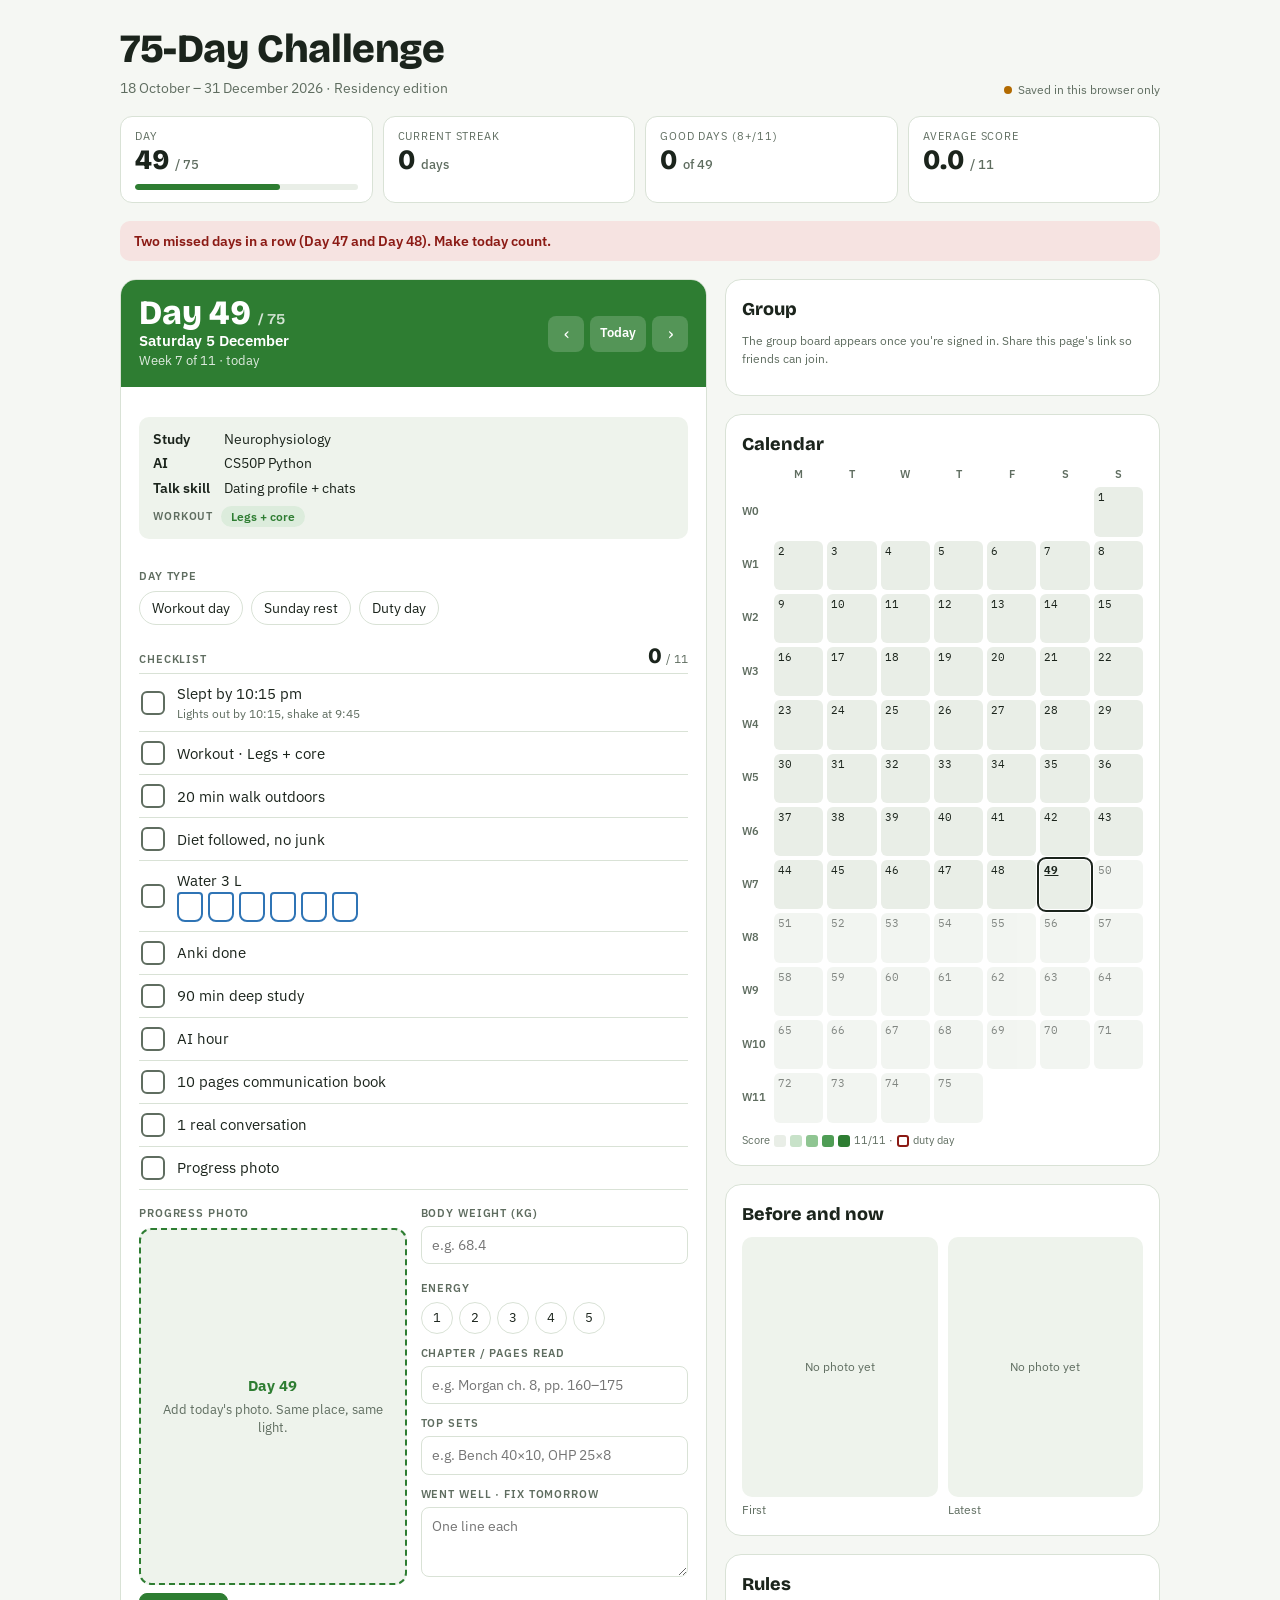
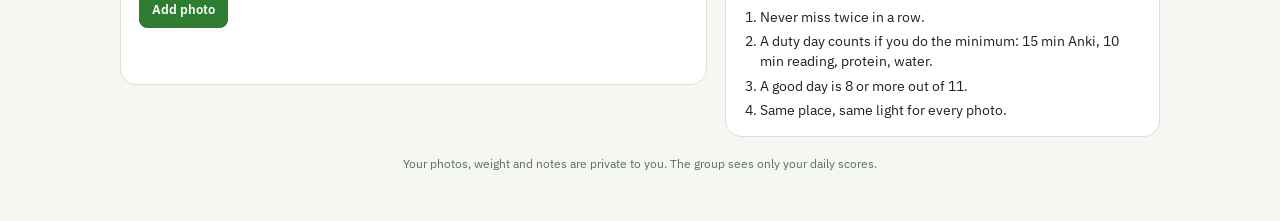
==== index.html @ c0b2dd70 "Add 75-Day Challenge app Single-page HTML tracker with daily checklist, calendar, progress photos an" ====
<!doctype html><html><head><meta charset=utf8><meta name=viewport content="width=device-width,initial-scale=1,viewport-fit=cover"><style>:root{color-scheme:light;box-sizing:border-box;padding-top:env(safe-area-inset-top,0px);padding-bottom:env(safe-area-inset-bottom,0px)}html{scroll-padding-top:env(safe-area-inset-top,0px)}body{margin:0;padding:0;font:14px -apple-system,BlinkMacSystemFont,sans-serif;background:#fff;color:#000}img{max-width:100%}[hidden]:not([hidden=until-found i]){display:none!important}</style></head><body>
<title>75-Day Challenge</title>
<meta name="claude:viewport-fit-sides" content="cover">
<link rel="preconnect" href="https://fonts.googleapis.com">
<link rel="preconnect" href="https://fonts.gstatic.com" crossorigin>
<link rel="stylesheet" href="https://fonts.googleapis.com/css2?family=Bricolage+Grotesque:opsz,wght@12..96,600;12..96,800&family=IBM+Plex+Sans:wght@400;500;600&family=IBM+Plex+Mono:wght@500&display=swap">
<style>
/* Layout: a training log — summary strip, today's sheet as the main column, the 75-day calendar beside it */
:root{
  --bg:#f5f7f3; --surface:#ffffff; --surface-2:#eef3ec; --line:#d9e2d6;
  --fg:#1b241c; --muted:#5f6d60;
  --accent:#2e7d32; --accent-ink:#ffffff; --accent-soft:#dcecdc;
  --maroon:#8b1a14; --maroon-soft:#f6e3e1;
  --water:#2f74b5; --water-soft:#e2edf8;
  --warn:#b26a00;
  --l0:#e9eee7; --l1:#c8e2c9; --l2:#8fc592; --l3:#4f9d55; --l4:#2e7d32;
  --f-display:"Bricolage Grotesque", "Segoe UI", system-ui, sans-serif;
  --f-body:"IBM Plex Sans", system-ui, -apple-system, "Segoe UI", sans-serif;
  --f-mono:"IBM Plex Mono", ui-monospace, Menlo, monospace;
}
@media (prefers-color-scheme: dark){:root:not([data-theme="light"]){
  --bg:#121713; --surface:#1a211b; --surface-2:#212a22; --line:#2e3a2f;
  --fg:#e5ece4; --muted:#9aa89b;
  --accent:#6cc070; --accent-ink:#0f1a10; --accent-soft:#223a24;
  --maroon:#e07a72; --maroon-soft:#3a2321;
  --water:#6aa8e0; --water-soft:#1c2c3b; --warn:#e3a04a;
  --l0:#222b23; --l1:#28452b; --l2:#336b38; --l3:#4b9a51; --l4:#6cc070;
  color-scheme:dark}}
:root[data-theme="dark"]{
  --bg:#121713; --surface:#1a211b; --surface-2:#212a22; --line:#2e3a2f;
  --fg:#e5ece4; --muted:#9aa89b;
  --accent:#6cc070; --accent-ink:#0f1a10; --accent-soft:#223a24;
  --maroon:#e07a72; --maroon-soft:#3a2321;
  --water:#6aa8e0; --water-soft:#1c2c3b; --warn:#e3a04a;
  --l0:#222b23; --l1:#28452b; --l2:#336b38; --l3:#4b9a51; --l4:#6cc070;
  color-scheme:dark}
*{box-sizing:border-box}
body{background:var(--bg);color:var(--fg);font-family:var(--f-body);font-size:15px;line-height:1.45;
  padding-left:max(16px,env(safe-area-inset-left,0px));padding-right:max(16px,env(safe-area-inset-right,0px));padding-block:20px 48px}
.wrap{max-width:1040px;margin:0 auto;display:flex;flex-direction:column;gap:18px}
h1,h2,h3{font-family:var(--f-display);margin:0;text-wrap:balance}
button{font:inherit;color:inherit}
button:focus-visible,input:focus-visible,textarea:focus-visible,label:focus-within{outline:2px solid var(--accent);outline-offset:2px}
.num{font-family:var(--f-mono);font-variant-numeric:tabular-nums}

/* header */
.top{display:flex;flex-wrap:wrap;align-items:flex-end;justify-content:space-between;gap:12px}
.top h1{font-size:clamp(28px,5vw,40px);font-weight:800;letter-spacing:-.01em}
.top .sub{color:var(--muted);font-size:14px}
.sync{font-size:12px;color:var(--muted);display:flex;align-items:center;gap:6px}
.sync i{width:8px;height:8px;border-radius:50%;background:var(--muted);display:inline-block}
.sync.ok i{background:var(--accent)} .sync.local i{background:var(--warn)}

.stats{display:grid;grid-template-columns:repeat(4,minmax(0,1fr));gap:10px}
.stat{background:var(--surface);border:1px solid var(--line);border-radius:12px;padding:12px 14px;min-width:0}
.stat .k{font-size:11px;letter-spacing:.08em;text-transform:uppercase;color:var(--muted)}
.stat .v{font-family:var(--f-display);font-weight:800;font-size:28px;line-height:1.1}
.stat .v small{font-family:var(--f-body);font-weight:500;font-size:13px;color:var(--muted)}
.bar{height:6px;border-radius:3px;background:var(--l0);margin-top:8px;overflow:hidden}
.bar b{display:block;height:100%;background:var(--accent);border-radius:3px}
.alert{background:var(--maroon-soft);color:var(--maroon);border-radius:10px;padding:10px 14px;font-weight:600;font-size:14px}

.main{display:grid;grid-template-columns:minmax(0,1.35fr) minmax(0,1fr);gap:18px;align-items:start}
@media (max-width:820px){.main{grid-template-columns:1fr}.stats{grid-template-columns:repeat(2,minmax(0,1fr))}}

/* day sheet */
.sheet{background:var(--surface);border:1px solid var(--line);border-radius:16px;overflow:hidden;min-width:0}
.sheet-head{background:var(--accent);color:var(--accent-ink);padding:16px 18px;display:flex;justify-content:space-between;align-items:center;gap:10px}
.sheet-head .d{font-family:var(--f-display);font-weight:800;font-size:34px;line-height:1}
.sheet-head .d small{font-size:15px;font-weight:600;opacity:.8}
.sheet-head .date{font-weight:600}
.sheet-head .wk{font-size:13px;opacity:.85}
.nav{display:flex;gap:6px}
.nav button{background:color-mix(in srgb,var(--accent-ink) 18%,transparent);border:0;border-radius:8px;width:36px;height:36px;cursor:pointer;color:var(--accent-ink);font-size:18px}
.nav button:disabled{opacity:.35;cursor:default}
.today-btn{width:auto!important;padding:0 10px;font-size:13px!important;font-weight:600}
.sheet-body{padding:16px 18px;display:flex;flex-direction:column;gap:16px}

.focus{background:var(--surface-2);border-radius:10px;padding:12px 14px;display:grid;grid-template-columns:auto 1fr;gap:4px 14px;font-size:14px}
.focus dt{font-weight:600}
.focus dd{margin:0;min-width:0}
.focus .sess{grid-column:1/-1;margin-top:4px;display:flex;align-items:center;gap:8px}
.pill{display:inline-block;border-radius:999px;padding:2px 10px;font-size:12px;font-weight:600;background:var(--accent-soft);color:var(--accent)}

.label{font-size:11px;letter-spacing:.08em;text-transform:uppercase;color:var(--muted);font-weight:600}
.types{display:flex;flex-wrap:wrap;gap:8px;margin-top:6px}
.chip{border:1px solid var(--line);background:var(--surface);border-radius:999px;padding:6px 12px;cursor:pointer;font-size:14px}
.chip[aria-pressed="true"]{background:var(--fg);color:var(--bg);border-color:var(--fg)}
.chip.duty[aria-pressed="true"]{background:var(--maroon);border-color:var(--maroon);color:var(--surface)}

.checks{display:flex;flex-direction:column;border-top:1px solid var(--line)}
.row{display:flex;align-items:center;gap:12px;padding:9px 2px;border-bottom:1px solid var(--line);cursor:pointer;user-select:none}
.row input{position:absolute;opacity:0;pointer-events:none}
.box{flex:0 0 24px;height:24px;border:2px solid var(--muted);border-radius:6px;display:grid;place-items:center;transition:background .15s,border-color .15s}
.box svg{width:14px;height:14px;opacity:0}
.row.on .box{background:var(--accent);border-color:var(--accent)}
.row.on .box svg{opacity:1}
.row .t{flex:1;min-width:0}
.row.on .t{color:var(--muted)}
.row .hint{font-size:12px;color:var(--muted)}
.water{display:flex;gap:5px;flex-wrap:wrap}
.glass{width:26px;height:30px;border:2px solid var(--water);border-radius:4px 4px 8px 8px;background:transparent;cursor:pointer;padding:0;position:relative;overflow:hidden}
.glass.f{background:var(--water)}
.score{display:flex;justify-content:space-between;align-items:baseline}
.score .big{font-family:var(--f-display);font-weight:800;font-size:22px}

.lower{display:grid;grid-template-columns:minmax(0,1fr) minmax(0,1fr);gap:14px}
@media (max-width:520px){.lower{grid-template-columns:1fr}}
.photo{border:2px dashed var(--accent);border-radius:12px;aspect-ratio:3/4;max-width:100%;display:grid;place-items:center;text-align:center;position:relative;overflow:hidden;background:var(--surface-2)}
.photo img{width:100%;height:100%;object-fit:cover;display:block}
.photo .ph{color:var(--muted);font-size:13px;padding:12px}
.photo .ph b{display:block;color:var(--accent);font-size:15px;margin-bottom:4px}
.photo-actions{display:flex;gap:8px;margin-top:8px;flex-wrap:wrap}
.btn{border:1px solid var(--line);background:var(--surface);border-radius:8px;padding:7px 12px;cursor:pointer;font-size:13px;font-weight:600}
.btn.primary{background:var(--accent);color:var(--accent-ink);border-color:var(--accent)}
.btn.danger{color:var(--maroon)}
.fields{display:flex;flex-direction:column;gap:12px}
.field label{display:block}
.field input,.field textarea{width:100%;margin-top:4px;border:1px solid var(--line);background:var(--surface);color:var(--fg);border-radius:8px;padding:8px 10px;font:inherit;font-size:14px}
.field textarea{min-height:70px;resize:vertical}
.dots{display:flex;gap:6px;margin-top:4px}
.dot{width:32px;height:32px;border-radius:50%;border:1.5px solid var(--line);background:var(--surface);cursor:pointer;font-size:13px}
.dot[aria-pressed="true"]{background:var(--accent);border-color:var(--accent);color:var(--accent-ink);font-weight:600}
.status{font-size:12px;color:var(--muted);min-height:1em}
.status.err{color:var(--maroon)}

/* side */
.side{display:flex;flex-direction:column;gap:18px;min-width:0}
.card{background:var(--surface);border:1px solid var(--line);border-radius:16px;padding:16px;min-width:0}
.card h2{font-size:18px;font-weight:800;margin-bottom:10px}
.cal{display:grid;grid-template-columns:28px repeat(7,minmax(0,1fr));gap:4px;font-size:11px}
.cal .h{text-align:center;color:var(--muted);font-weight:600}
.cal .w{color:var(--muted);font-weight:600;align-self:center}
.cell{aspect-ratio:1;border-radius:6px;border:0;background:var(--l0);cursor:pointer;display:flex;align-items:flex-start;justify-content:flex-start;padding:3px 4px;font-family:var(--f-mono);font-size:11px;color:var(--fg)}
.cell.l1{background:var(--l1)}.cell.l2{background:var(--l2)}.cell.l3{background:var(--l3);color:#fff}.cell.l4{background:var(--l4);color:var(--accent-ink)}
.cell.duty{box-shadow:inset 0 0 0 2px var(--maroon)}
.cell.future{opacity:.55}
.cell.sel{outline:2px solid var(--fg);outline-offset:1px}
.cell.today{font-weight:700;text-decoration:underline}
.legend{display:flex;align-items:center;gap:4px;margin-top:10px;font-size:11px;color:var(--muted);flex-wrap:wrap}
.legend span{width:12px;height:12px;border-radius:3px;display:inline-block}
.compare{display:grid;grid-template-columns:1fr 1fr;gap:10px}
.compare figure{margin:0}
.compare .frame{aspect-ratio:3/4;border-radius:10px;background:var(--surface-2);overflow:hidden;display:grid;place-items:center;color:var(--muted);font-size:12px;text-align:center;padding:0}
.compare img{width:100%;height:100%;object-fit:cover}
.compare figcaption{font-size:12px;color:var(--muted);margin-top:4px}
.board{display:flex;flex-direction:column;gap:2px}
.mem{display:grid;grid-template-columns:22px minmax(0,1fr) auto;gap:4px 10px;align-items:center;padding:8px 0;border-bottom:1px solid var(--line)}
.mem:last-child{border-bottom:0}
.mem .rk{font-family:var(--f-mono);color:var(--muted);font-size:13px}
.mem .nm{font-weight:600;min-width:0;overflow:hidden;text-overflow:ellipsis;white-space:nowrap}
.mem .nm .you{font-size:11px;font-weight:600;color:var(--accent);margin-left:6px}
.mem .td{font-family:var(--f-display);font-weight:800;font-size:18px;text-align:right}
.mem .td small{font-family:var(--f-body);font-weight:500;font-size:12px;color:var(--muted)}
.mem .meta{grid-column:2/4;display:flex;justify-content:space-between;gap:8px;flex-wrap:wrap;font-size:12px;color:var(--muted)}
.wk7{display:flex;gap:3px}
.wk7 i{width:12px;height:12px;border-radius:3px;background:var(--l0);display:inline-block}
.wk7 i.l1{background:var(--l1)}.wk7 i.l2{background:var(--l2)}.wk7 i.l3{background:var(--l3)}.wk7 i.l4{background:var(--l4)}
.wk7 i.duty{box-shadow:inset 0 0 0 2px var(--maroon)}
.hint{font-size:12px;color:var(--muted);margin:0}
.rules{margin:0;padding-left:18px;font-size:14px;display:flex;flex-direction:column;gap:4px}
.foot{font-size:12px;color:var(--muted);text-align:center}
@media (prefers-reduced-motion:reduce){*{transition:none!important}}
</style>

<div class="wrap">
  <header class="top">
    <div>
      <h1>75-Day Challenge</h1>
      <div class="sub">18 October – 31 December 2026 · Residency edition</div>
    </div>
    <div class="sync" id="sync"><i></i><span>Connecting…</span></div>
  </header>

  <section class="stats" aria-label="Progress">
    <div class="stat"><div class="k">Day</div><div class="v num" id="sDay">–</div><div class="bar"><b id="sBar" style="width:0"></b></div></div>
    <div class="stat"><div class="k">Current streak</div><div class="v num" id="sStreak">0 <small>days</small></div></div>
    <div class="stat"><div class="k">Good days (8+/11)</div><div class="v num" id="sGood">0</div></div>
    <div class="stat"><div class="k">Average score</div><div class="v num" id="sAvg">–</div></div>
  </section>
  <div class="alert" id="alert" hidden></div>

  <div class="main">
    <article class="sheet" aria-live="polite">
      <div class="sheet-head">
        <div>
          <div class="d num" id="hDay">Day 1 <small>/ 75</small></div>
          <div class="date" id="hDate"></div>
          <div class="wk" id="hWeek"></div>
        </div>
        <div class="nav">
          <button id="prev" aria-label="Previous day">‹</button>
          <button id="todayBtn" class="today-btn">Today</button>
          <button id="next" aria-label="Next day">›</button>
        </div>
      </div>
      <div class="sheet-body">
        <dl class="focus" id="focus"></dl>

        <div>
          <div class="label">Day type</div>
          <div class="types" id="types">
            <button class="chip" data-type="workout" aria-pressed="false">Workout day</button>
            <button class="chip" data-type="rest" aria-pressed="false">Sunday rest</button>
            <button class="chip duty" data-type="duty" aria-pressed="false">Duty day</button>
          </div>
        </div>

        <div>
          <div class="score"><div class="label">Checklist</div><div><span class="big num" id="score">0</span> <span class="hint">/ 11</span></div></div>
          <div class="checks" id="checks"></div>
        </div>

        <div class="lower">
          <div>
            <div class="label" style="margin-bottom:6px">Progress photo</div>
            <div class="photo" id="photo"></div>
            <div class="photo-actions">
              <label class="btn primary" for="file">Add photo</label>
              <input type="file" id="file" accept="image/*" hidden>
              <button class="btn danger" id="rmPhoto" hidden>Remove</button>
            </div>
            <div class="status" id="pStatus"></div>
          </div>
          <div class="fields">
            <div class="field"><label for="weight" class="label">Body weight (kg)</label><input id="weight" inputmode="decimal" placeholder="e.g. 68.4"></div>
            <div class="field"><span class="label">Energy</span><div class="dots" id="energy"></div></div>
            <div class="field"><label for="study" class="label">Chapter / pages read</label><input id="study" placeholder="e.g. Morgan ch. 8, pp. 160–175"></div>
            <div class="field"><label for="lifts" class="label">Top sets</label><input id="lifts" placeholder="e.g. Bench 40×10, OHP 25×8"></div>
            <div class="field"><label for="notes" class="label">Went well · fix tomorrow</label><textarea id="notes" placeholder="One line each"></textarea></div>
          </div>
        </div>
        <div class="status" id="dStatus"></div>
      </div>
    </article>

    <aside class="side">
      <section class="card" id="groupCard">
        <h2>Group</h2>
        <div class="board" id="board"><p class="hint">The group board appears once you're signed in. Share this page's link so friends can join.</p></div>
        <div class="field" id="nickWrap" hidden style="margin-top:12px"><label for="nick" class="label">Your name on the board (optional)</label><input id="nick" maxlength="24" placeholder="Shown if your account name isn't"></div>
        <div class="status" id="gStatus"></div>
      </section>
      <section class="card">
        <h2>Calendar</h2>
        <div class="cal" id="cal"></div>
        <div class="legend">Score <span style="background:var(--l0)"></span><span style="background:var(--l1)"></span><span style="background:var(--l2)"></span><span style="background:var(--l3)"></span><span style="background:var(--l4)"></span> 11/11 · <span style="box-shadow:inset 0 0 0 2px var(--maroon)"></span> duty day</div>
      </section>
      <section class="card">
        <h2>Before and now</h2>
        <div class="compare" id="compare"></div>
      </section>
      <section class="card">
        <h2>Rules</h2>
        <ol class="rules">
          <li>Never miss twice in a row.</li>
          <li>A duty day counts if you do the minimum: 15 min Anki, 10 min reading, protein, water.</li>
          <li>A good day is 8 or more out of 11.</li>
          <li>Same place, same light for every photo.</li>
        </ol>
      </section>
    </aside>
  </div>
  <div class="foot">Your photos, weight and notes are private to you. The group sees only your daily scores.</div>
</div>

<script>
(function(){
"use strict";
const START = new Date(2026, 9, 18);
const TOTAL = 75;
const WEEK1 = new Date(2026, 9, 19);
const WEEKS = {
  0:["Setup: Anki deck, Morgan + Miller chapters ready","Install tools, prompting basics","Start 1 conversation a day"],
  1:["Pharm principles, inhaled agents","Prompting basics","Start 1 conversation a day"],
  2:["IV agents, opioids","AI for study (viva questions, Anki)","Start 1 conversation a day"],
  3:["NM blockers, reversal, anticholinergics","AI for Everyone (Coursera)","Open questions + listening"],
  4:["Adrenergic drugs, hypotensives, LAs, adjuncts","3Blue1Brown neural networks","Open questions + listening"],
  5:["Respiratory physiology","CS50P Python","Stories + texting"],
  6:["Resp disease, thoracic","CS50P Python","Stories + texting"],
  7:["Neurophysiology","CS50P Python","Dating profile + chats"],
  8:["Neurosurgical anaesthesia, neuro disease","Intro to LLMs (Karpathy)","Dating profile + chats"],
  9:["Catch-up: pending chapters","AI API basics","Ask for a meet"],
  10:["Revision + 2 mock vivas","Build project","Meet in person"],
  11:["Final mock viva + revision","Finish project","Reflect"]
};
const SESSION = ["Legs + core","Push","Pull","Legs + core","Push","Pull","Rest"]; // index by getDay(): Sun=0
SESSION[0]="Rest"; SESSION[1]="Push"; SESSION[2]="Pull"; SESSION[3]="Legs + core"; SESSION[4]="Push"; SESSION[5]="Pull"; SESSION[6]="Legs + core";
const HABITS = [
  ["sleep","Slept by 10:15 pm"],
  ["workout","Workout"],
  ["walk","20 min walk outdoors"],
  ["diet","Diet followed, no junk"],
  ["water","Water 3 L"],
  ["anki","Anki done"],
  ["study","90 min deep study"],
  ["ai","AI hour"],
  ["read","10 pages communication book"],
  ["talk","1 real conversation"],
  ["photo","Progress photo"]
];
const DAYS = [];
for(let i=0;i<TOTAL;i++){
  const d=new Date(START); d.setDate(START.getDate()+i);
  const wk = d<WEEK1?0:Math.floor((d-WEEK1)/864e5/7)+1;
  DAYS.push({n:i+1,date:d,week:wk,session:SESSION[d.getDay()],study:WEEKS[wk][0],ai:WEEKS[wk][1],comm:WEEKS[wk][2]});
}
const fmtLong=d=>d.toLocaleDateString("en-GB",{weekday:"long",day:"numeric",month:"long"});
const fmtShort=d=>d.toLocaleDateString("en-GB",{day:"numeric",month:"short"});
function todayN(){
  const t=new Date(); const t0=new Date(t.getFullYear(),t.getMonth(),t.getDate());
  return Math.round((t0-START)/864e5)+1;
}

// ---------- state ----------
const state={}; // n -> record
const blank=()=>({checks:{},water:0,type:"",weight:"",energy:0,study:"",lifts:"",notes:"",photo:null});
const rec=n=>state[n]||(state[n]=blank());
let sel=Math.min(Math.max(todayN(),1),TOTAL);

let mode="local"; let col=null; let assets=null;
const dirty=new Set(), timers={}, writing={}, queued={};
const LS="ch75-v1";
function lsLoad(){try{const s=JSON.parse(localStorage.getItem(LS)||"{}");Object.assign(state,s)}catch(e){}}
function lsSave(){try{localStorage.setItem(LS,JSON.stringify(state));return true}catch(e){return false}}

function score(r){let s=0;for(const [k] of HABITS){if(k==="water"?r.water>=6:r.checks[k])s++}return s}
function level(s){return s>=11?4:s>=8?3:s>=5?2:s>=1?1:0}

// ---------- save ----------
function save(n){
  dirty.add(n);
  if(mode==="local"){ if(!lsSave()) setStatus("dStatus","Couldn't save in this browser. Storage is full or blocked.",true); dirty.delete(n); return; }
  clearTimeout(timers[n]);
  timers[n]=setTimeout(()=>flush(n),600);
  pushBoard();
}
async function flush(n){
  if(writing[n]){queued[n]=true;return}
  writing[n]=true;
  try{
    await col.doc("d"+n).set(JSON.parse(JSON.stringify(state[n])));
    setStatus("dStatus","Saved");
  }catch(e){
    if(e&&e.code==="unavailable"){await new Promise(r=>setTimeout(r,800+Math.random()*800));try{await col.doc("d"+n).set(JSON.parse(JSON.stringify(state[n])));setStatus("dStatus","Saved")}catch(e2){setStatus("dStatus","Couldn't save. Check your connection; your change is kept on this screen.",true)}}
    else setStatus("dStatus","Couldn't save this change ("+(e&&e.code||"error")+").",true);
  }
  writing[n]=false;
  if(queued[n]){queued[n]=false;flush(n)}else dirty.delete(n);
}
function setStatus(id,msg,err){const el=document.getElementById(id);el.textContent=msg;el.classList.toggle("err",!!err);if(!err&&msg){clearTimeout(el._t);el._t=setTimeout(()=>{el.textContent=""},1500)}}

// ---------- render ----------
const $=id=>document.getElementById(id);
const CHECK='<svg viewBox="0 0 16 16" fill="none" stroke="currentColor" stroke-width="2.4" stroke-linecap="round" stroke-linejoin="round" style="color:var(--accent-ink)"><path d="M3 8.5l3.2 3L13 4.5"/></svg>';

function photoSrc(p){if(!p)return null;if(p.asset)return "/_blob/"+p.asset;if(p.data)return p.data;return null}

// scores: {n: score}, duty: {n: true}; shared by my stats and the group board
function summarize(scores,duty,upto){
  let good=0,sum=0,cnt=0,streak=0;
  const sc=n=>+(scores[n]||0), ok=n=>sc(n)>=8||!!duty[n];
  for(let n=1;n<=upto;n++){if(ok(n))good++;if(n<upto||sc(n)>0){sum+=sc(n);cnt++}}
  for(let n=upto;n>=1;n--){if(ok(n))streak++;else if(n===upto)continue;else break}
  return {good,streak,avg:cnt?sum/cnt:null,today:sc(upto)};
}
function myMaps(){const scores={},duty={};for(let n=1;n<=TOTAL;n++){const r=state[n];if(!r)continue;const s=score(r);if(s)scores[n]=s;if(r.type==="duty")duty[n]=true}return {scores,duty}}
function uptoN(){return Math.min(Math.max(todayN(),0),TOTAL)}

function renderStats(){
  const tn=todayN(), upto=uptoN();
  $("sDay").innerHTML = tn<1?'0 <small>starts 18 Oct</small>':tn>TOTAL?'75 <small>/ 75 done</small>':upto+' <small>/ 75</small>';
  $("sBar").style.width=(upto/TOTAL*100)+"%";
  const m=myMaps(), s=summarize(m.scores,m.duty,upto);
  $("sStreak").innerHTML=s.streak+' <small>days</small>';
  $("sGood").innerHTML=s.good+' <small>of '+upto+'</small>';
  $("sAvg").innerHTML=s.avg!=null?s.avg.toFixed(1)+' <small>/ 11</small>':'–';
  // never miss twice
  let alertMsg="";
  if(upto>=3){const a=rec(upto-1),b=rec(upto-2);const bad=r=>score(r)<8&&r.type!=="duty";if(bad(a)&&bad(b))alertMsg="Two missed days in a row (Day "+(upto-2)+" and Day "+(upto-1)+"). Make today count.";}
  $("alert").textContent=alertMsg;$("alert").hidden=!alertMsg;
}

function renderCal(){
  const c=$("cal"); const tn=todayN();
  let h='<div></div>'+["M","T","W","T","F","S","S"].map(x=>'<div class="h">'+x+'</div>').join("");
  // rows by week; columns Mon..Sun
  for(let w=0;w<=11;w++){
    h+='<div class="w">W'+w+'</div>';
    const cells=Array(7).fill(null);
    DAYS.filter(d=>d.week===w).forEach(d=>{cells[(d.date.getDay()+6)%7]=d});
    for(const d of cells){
      if(!d){h+='<div></div>';continue}
      const r=state[d.n]; const s=r?score(r):0;
      const cls=["cell","l"+level(s)];
      if(r&&r.type==="duty")cls.push("duty");
      if(d.n>tn)cls.push("future");
      if(d.n===sel)cls.push("sel");
      if(d.n===tn)cls.push("today");
      h+='<button class="'+cls.join(" ")+'" data-n="'+d.n+'" aria-label="Day '+d.n+', '+fmtShort(d.date)+', score '+s+' of 11">'+d.n+'</button>';
    }
  }
  c.innerHTML=h;
}

function renderCompare(){
  let first=null,last=null;
  for(let n=1;n<=TOTAL;n++){const p=state[n]&&photoSrc(state[n].photo);if(p){if(!first)first={n,p};last={n,p}}}
  const fig=(x,lab)=>'<figure><div class="frame">'+(x?'<img alt="Progress photo, Day '+x.n+'" src="'+x.p+'">':'No photo yet')+'</div><figcaption>'+lab+(x?' · Day '+x.n:'')+'</figcaption></figure>';
  $("compare").innerHTML=fig(first,"First")+fig(last&&first&&last.n!==first.n?last:null,"Latest");
}

function renderDay(){
  const d=DAYS[sel-1]; const r=rec(sel); const tn=todayN();
  $("hDay").innerHTML='Day '+sel+' <small>/ 75</small>';
  $("hDate").textContent=fmtLong(d.date);
  $("hWeek").textContent=(d.week===0?"Setup days":"Week "+d.week+" of 11")+(sel===tn?" · today":"");
  $("prev").disabled=sel<=1; $("next").disabled=sel>=TOTAL;
  $("focus").innerHTML='<dt>Study</dt><dd>'+esc(d.study)+'</dd><dt>AI</dt><dd>'+esc(d.ai)+'</dd><dt>Talk skill</dt><dd>'+esc(d.comm)+'</dd>'+
    '<div class="sess"><span class="label">Workout</span><span class="pill">'+(d.session==="Rest"?"Rest day":d.session)+'</span></div>';
  document.querySelectorAll("#types .chip").forEach(b=>b.setAttribute("aria-pressed",String(r.type===b.dataset.type)));
  let h="";
  for(const [k,label] of HABITS){
    const on=k==="water"?r.water>=6:!!r.checks[k];
    let lab=label;
    if(k==="workout")lab=d.session==="Rest"?"Rest day: walk or mobility":"Workout · "+d.session;
    h+='<div class="row'+(on?" on":"")+'" data-k="'+k+'" role="checkbox" aria-checked="'+on+'" tabindex="0"><span class="box">'+CHECK+'</span><span class="t">'+lab;
    if(k==="water"){h+='<div class="water" aria-label="Water bottles">';for(let i=1;i<=6;i++)h+='<button class="glass'+(r.water>=i?" f":"")+'" data-g="'+i+'" aria-label="'+(i*500)+' ml"></button>';h+='</div>'}
    if(k==="sleep")h+='<div class="hint">Lights out by 10:15, shake at 9:45</div>';
    h+='</span></div>';
  }
  $("checks").innerHTML=h;
  $("score").textContent=score(r);
  // photo
  const src=photoSrc(r.photo);
  $("photo").innerHTML=src?'<img alt="Progress photo, Day '+sel+'" src="'+src+'">':'<div class="ph"><b>Day '+sel+'</b>Add today\'s photo. Same place, same light.</div>';
  $("rmPhoto").hidden=!src; $("rmPhoto").textContent="Remove"; $("rmPhoto").dataset.arm="";
  // fields
  for(const f of ["weight","study","lifts","notes"]){const el=$(f);if(document.activeElement!==el)el.value=r[f]||""}
  let e="";for(let i=1;i<=5;i++)e+='<button class="dot" data-e="'+i+'" aria-pressed="'+(r.energy===i)+'">'+i+'</button>';
  $("energy").innerHTML=e;
}
function esc(s){return String(s).replace(/[&<>"]/g,c=>({"&":"&amp;","<":"&lt;",">":"&gt;",'"':"&quot;"}[c]))}
function renderAll(){renderStats();renderCal();renderDay();renderCompare();renderBoard()}
function renderLight(){renderStats();renderCal();renderCompare();renderBoard();$("score").textContent=score(rec(sel))}

// ---------- group board ----------
let boardCol=null, uid=null, userCap=null, canBoard=true, myNick="";
const board={}; const names={};
let boardTimer=null, boardWriting=false, boardQueued=false;
function myBoardDoc(){const m=myMaps();return {scores:m.scores,duty:m.duty,nick:myNick.trim().slice(0,24)}}
function pushBoard(){
  if(!boardCol||!uid||!canBoard)return;
  clearTimeout(boardTimer); boardTimer=setTimeout(writeBoard,1200);
}
async function writeBoard(){
  if(boardWriting){boardQueued=true;return}
  const body=myBoardDoc(); const cur=board[uid];
  if(cur&&JSON.stringify({scores:cur.scores||{},duty:cur.duty||{},nick:cur.nick||""})===JSON.stringify(body))return;
  boardWriting=true;
  try{await boardCol.doc(uid).set(Object.assign({updated:Date.now()},body))}
  catch(e){
    if(e&&e.code==="invalid_argument"){canBoard=false;$("nickWrap").hidden=true;setStatus("gStatus","You can see the board, but your scores can't be added yet. Ask the page owner to give you edit access.",true)}
    else setStatus("gStatus","Couldn't update the group board. It will try again on your next tick.",true);
  }
  boardWriting=false;
  if(boardQueued){boardQueued=false;writeBoard()}
}
async function renderBoard(){
  if(!boardCol)return;
  const upto=uptoN(); const ids=new Set(Object.keys(board)); if(uid)ids.add(uid);
  const rows=[...ids].map(id=>{
    const d=id===uid?Object.assign({},board[id]||{},myBoardDoc()):board[id];
    const s=summarize(d.scores||{},d.duty||{},upto);
    return {id,d,s};
  });
  rows.sort((a,b)=>b.s.streak-a.s.streak||(b.s.avg||0)-(a.s.avg||0)||b.s.today-a.s.today);
  const label=r=>(r.d.nick&&r.d.nick.trim())||names[r.id]||"Member";
  const draw=()=>{
    let h="";
    rows.forEach((r,i)=>{
      let wk="";for(let n=Math.max(1,upto-6);n<=Math.max(upto,1);n++){const sc=+((r.d.scores||{})[n]||0);wk+='<i class="l'+level(sc)+((r.d.duty||{})[n]?" duty":"")+'" title="Day '+n+': '+sc+'/11"></i>'}
      h+='<div class="mem"><span class="rk">'+(i+1)+'</span><span class="nm">'+esc(label(r))+(r.id===uid?'<span class="you">you</span>':'')+'</span>'+
         '<span class="td num">'+r.s.today+'<small>/11 today</small></span>'+
         '<div class="meta"><span>'+r.s.streak+' day streak · '+r.s.good+' good · avg '+(r.s.avg!=null?r.s.avg.toFixed(1):'–')+'</span><span class="wk7" aria-label="Last 7 days">'+wk+'</span></div></div>';
    });
    $("board").innerHTML=rows.length>1?h:h+'<p class="hint" style="margin-top:8px">Only you so far. Share this page\'s link and friends who open it will show up here.</p>';
  };
  draw();
  const missing=rows.map(r=>r.id).filter(id=>!(id in names));
  if(userCap&&missing.length){
    try{const ps=await userCap.profiles(missing);missing.forEach(id=>{names[id]=(ps&&ps[id]&&ps[id].name)||""});draw()}catch(e){}
  }
}

// ---------- events ----------
$("checks").addEventListener("click",e=>{
  const g=e.target.closest(".glass");
  const r=rec(sel);
  if(g){e.stopPropagation();const i=+g.dataset.g;r.water=r.water===i?i-1:i;save(sel);renderDay();renderLight();return}
  const row=e.target.closest(".row");if(!row)return;
  toggle(row.dataset.k);
});
$("checks").addEventListener("keydown",e=>{const row=e.target.closest(".row");if(row&&(e.key===" "||e.key==="Enter")){e.preventDefault();toggle(row.dataset.k);const again=document.querySelector('.row[data-k="'+row.dataset.k+'"]');again&&again.focus()}});
function toggle(k){const r=rec(sel);if(k==="water")r.water=r.water>=6?0:6;else r.checks[k]=!r.checks[k];save(sel);renderDay();renderLight()}
$("types").addEventListener("click",e=>{const b=e.target.closest(".chip");if(!b)return;const r=rec(sel);r.type=r.type===b.dataset.type?"":b.dataset.type;save(sel);renderDay();renderLight()});
$("energy").addEventListener("click",e=>{const b=e.target.closest(".dot");if(!b)return;const r=rec(sel);const v=+b.dataset.e;r.energy=r.energy===v?0:v;save(sel);renderDay()});
for(const f of ["weight","study","lifts","notes"]){$(f).addEventListener("input",ev=>{rec(sel)[f]=ev.target.value;save(sel)})}
$("prev").onclick=()=>{if(sel>1){sel--;renderDay();renderCal()}};
$("next").onclick=()=>{if(sel<TOTAL){sel++;renderDay();renderCal()}};
$("todayBtn").onclick=()=>{sel=Math.min(Math.max(todayN(),1),TOTAL);renderDay();renderCal()};
$("cal").addEventListener("click",e=>{const b=e.target.closest(".cell");if(!b)return;sel=+b.dataset.n;renderDay();renderCal();if(window.innerWidth<820)document.querySelector(".sheet").scrollIntoView({behavior:"smooth",block:"start"})});

// photo upload
async function shrink(file,max,q){
  const url=URL.createObjectURL(file);
  try{
    const img=await new Promise((res,rej)=>{const i=new Image();i.onload=()=>res(i);i.onerror=rej;i.src=url});
    const s=Math.min(1,max/Math.max(img.naturalWidth,img.naturalHeight));
    const cv=document.createElement("canvas");cv.width=Math.round(img.naturalWidth*s);cv.height=Math.round(img.naturalHeight*s);
    cv.getContext("2d").drawImage(img,0,0,cv.width,cv.height);
    return cv;
  }finally{URL.revokeObjectURL(url)}
}
$("file").addEventListener("change",async e=>{
  const file=e.target.files&&e.target.files[0]; e.target.value=""; if(!file)return;
  const n=sel; setStatus("pStatus","Saving photo…");
  try{
    if(assets){
      const cv=await shrink(file,1400,.85);
      const blob=await new Promise(r=>cv.toBlob(r,"image/jpeg",.85));
      let res;
      try{res=await assets.upload(blob,{type:"image/jpeg"})}
      catch(err){if(err&&err.code==="store_unavailable"){await new Promise(r=>setTimeout(r,1200));res=await assets.upload(blob,{type:"image/jpeg"})}else throw err}
      rec(n).photo={asset:res.id};
    }else{
      const cv=await shrink(file,700,.72);
      rec(n).photo={data:cv.toDataURL("image/jpeg",.72)};
    }
    rec(n).checks.photo=true;
    save(n);
    setStatus("pStatus","Photo saved");
  }catch(err){
    const c=err&&err.code;
    setStatus("pStatus",c==="too_large"?"That photo is too large. Try a smaller one.":c==="quota_or_state"?"Photo storage is full.":c==="rate_limited"?"Too many uploads at once. Wait a moment and try again.":"Couldn't save the photo. Try again.",true);
  }
  if(n===sel)renderDay(); renderLight();
});
$("rmPhoto").addEventListener("click",async e=>{
  const b=e.currentTarget;
  if(!b.dataset.arm){b.dataset.arm="1";b.textContent="Tap again to remove";setTimeout(()=>{if(b.dataset.arm){b.dataset.arm="";b.textContent="Remove"}},3000);return}
  const r=rec(sel); const p=r.photo; r.photo=null; r.checks.photo=false; save(sel); renderDay(); renderLight();
  if(p&&p.asset&&assets){try{await assets.delete(p.asset)}catch(err){}}
});

// ---------- boot ----------
function setSync(cls,msg){const s=$("sync");s.className="sync "+cls;s.lastElementChild.textContent=msg}
lsLoad();
renderAll();

(async()=>{
  const C=window.claude;
  if(!C||!C.use){setSync("local","Saved in this browser only");return}
  let db=null,user=null;
  try{[db,user,assets]=await Promise.all([C.use("db"),C.use("user"),C.use("assets")])}catch(e){}
  userCap=user;
  try{uid=user?await user.id():null}catch(e){}
  if(!db||!uid){setSync("local","Saved in this browser only");return}
  col=db.collection("data/users/"+uid);
  // group board: everyone reads, each person writes only their own row
  boardCol=db.collection("board");
  $("nickWrap").hidden=false;
  $("nick").addEventListener("input",e=>{myNick=e.target.value;renderBoard();pushBoard()});
  boardCol.onSnapshot(snap=>{
    for(const k of Object.keys(board))delete board[k];
    for(const d of snap.docs){const v=d.data();if(v&&typeof v==="object")board[d.id]=JSON.parse(JSON.stringify(v))}
    if(board[uid]&&document.activeElement!==$("nick")){myNick=board[uid].nick||"";$("nick").value=myNick}
    renderBoard();
    if(mode==="db")pushBoard();
  },()=>{setStatus("gStatus","The group board stopped updating. Reload the page to reconnect.",true)});
  let first=true;
  col.onSnapshot(snap=>{
    for(const d of snap.docs){
      const m=/^d(\d+)$/.exec(d.id); if(!m)continue; const n=+m[1];
      if(dirty.has(n))continue;
      state[n]=Object.assign(blank(),JSON.parse(JSON.stringify(d.data()||{})));
    }
    if(first){
      first=false; mode="db";
      // carry over anything saved locally before sync was available
      const local=(()=>{try{return JSON.parse(localStorage.getItem(LS)||"{}")}catch(e){return {}}})();
      const have=new Set(snap.docs.map(d=>d.id));
      Object.keys(local).forEach(k=>{const n=+k;if(n>=1&&n<=TOTAL&&!have.has("d"+n)){state[n]=Object.assign(blank(),local[n]);save(n)}});
      setSync("ok","Synced to your account");
      pushBoard();
    }
    renderAll();
  },err=>{
    mode="local"; setSync("local","Sync stopped. Saving in this browser.");
  });
})();
})();
</script>

</body></html>
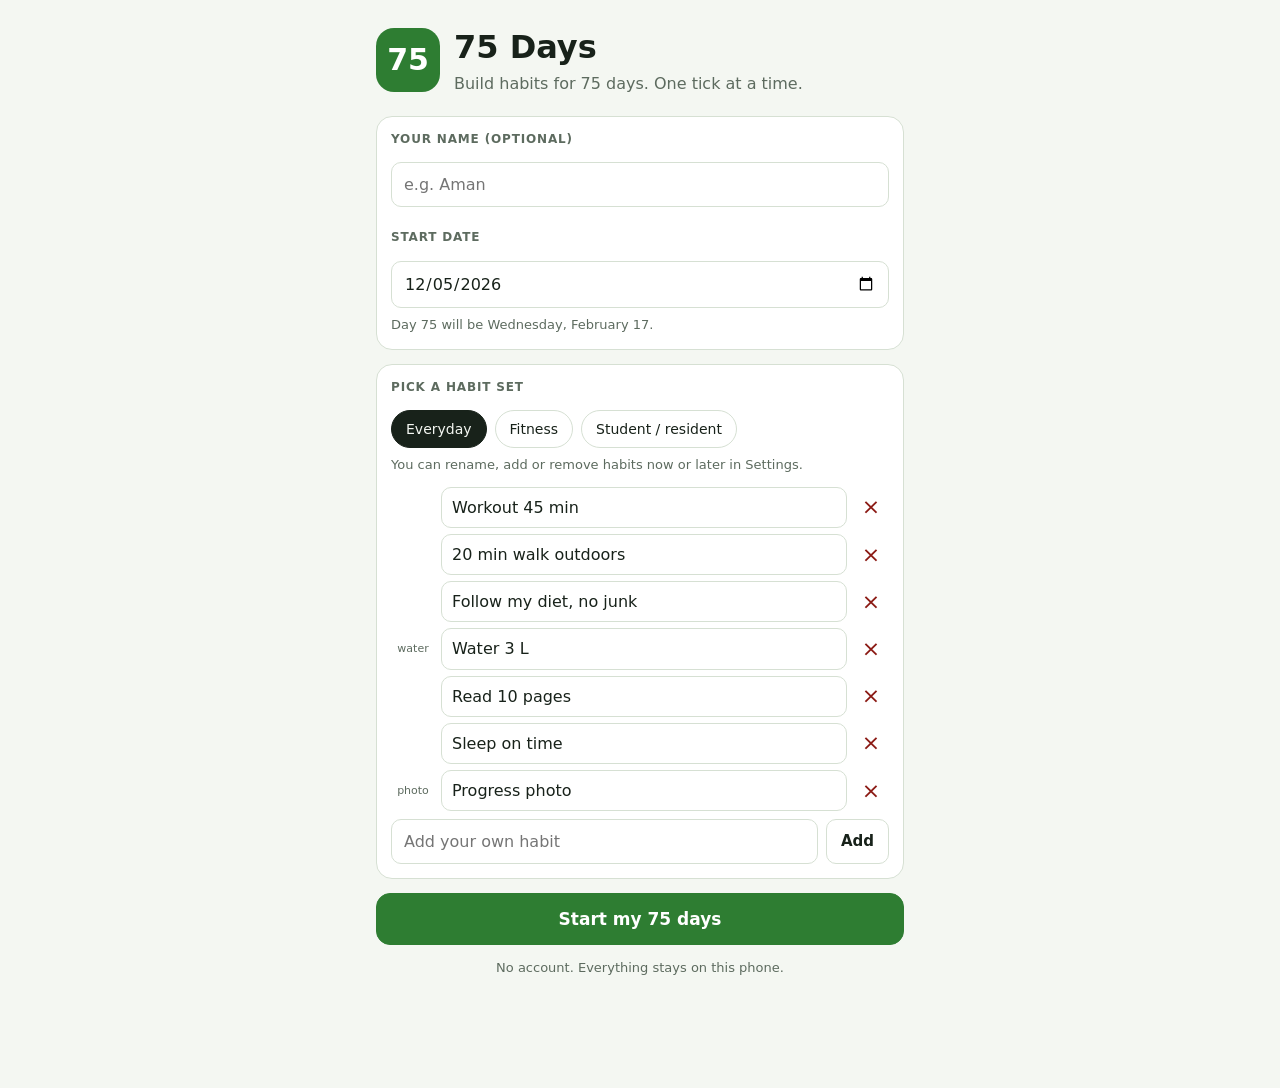
==== commit 21a0edb5: "Add offline 75 Days app as the main page; keep earlier tracker at /personal Co-Authored-By: Claude O" ====
--- a/index.html
+++ b/index.html
@@ -1,605 +1,183 @@
-<!doctype html><html><head><meta charset=utf8><meta name=viewport content="width=device-width,initial-scale=1,viewport-fit=cover"><style>:root{color-scheme:light;box-sizing:border-box;padding-top:env(safe-area-inset-top,0px);padding-bottom:env(safe-area-inset-bottom,0px)}html{scroll-padding-top:env(safe-area-inset-top,0px)}body{margin:0;padding:0;font:14px -apple-system,BlinkMacSystemFont,sans-serif;background:#fff;color:#000}img{max-width:100%}[hidden]:not([hidden=until-found i]){display:none!important}</style></head><body>
-<title>75-Day Challenge</title>
-<meta name="claude:viewport-fit-sides" content="cover">
-<link rel="preconnect" href="https://fonts.googleapis.com">
-<link rel="preconnect" href="https://fonts.gstatic.com" crossorigin>
-<link rel="stylesheet" href="https://fonts.googleapis.com/css2?family=Bricolage+Grotesque:opsz,wght@12..96,600;12..96,800&family=IBM+Plex+Sans:wght@400;500;600&family=IBM+Plex+Mono:wght@500&display=swap">
-<style>
-/* Layout: a training log — summary strip, today's sheet as the main column, the 75-day calendar beside it */
-:root{
-  --bg:#f5f7f3; --surface:#ffffff; --surface-2:#eef3ec; --line:#d9e2d6;
-  --fg:#1b241c; --muted:#5f6d60;
-  --accent:#2e7d32; --accent-ink:#ffffff; --accent-soft:#dcecdc;
-  --maroon:#8b1a14; --maroon-soft:#f6e3e1;
-  --water:#2f74b5; --water-soft:#e2edf8;
-  --warn:#b26a00;
-  --l0:#e9eee7; --l1:#c8e2c9; --l2:#8fc592; --l3:#4f9d55; --l4:#2e7d32;
-  --f-display:"Bricolage Grotesque", "Segoe UI", system-ui, sans-serif;
-  --f-body:"IBM Plex Sans", system-ui, -apple-system, "Segoe UI", sans-serif;
-  --f-mono:"IBM Plex Mono", ui-monospace, Menlo, monospace;
-}
-@media (prefers-color-scheme: dark){:root:not([data-theme="light"]){
-  --bg:#121713; --surface:#1a211b; --surface-2:#212a22; --line:#2e3a2f;
-  --fg:#e5ece4; --muted:#9aa89b;
-  --accent:#6cc070; --accent-ink:#0f1a10; --accent-soft:#223a24;
-  --maroon:#e07a72; --maroon-soft:#3a2321;
-  --water:#6aa8e0; --water-soft:#1c2c3b; --warn:#e3a04a;
-  --l0:#222b23; --l1:#28452b; --l2:#336b38; --l3:#4b9a51; --l4:#6cc070;
-  color-scheme:dark}}
-:root[data-theme="dark"]{
-  --bg:#121713; --surface:#1a211b; --surface-2:#212a22; --line:#2e3a2f;
-  --fg:#e5ece4; --muted:#9aa89b;
-  --accent:#6cc070; --accent-ink:#0f1a10; --accent-soft:#223a24;
-  --maroon:#e07a72; --maroon-soft:#3a2321;
-  --water:#6aa8e0; --water-soft:#1c2c3b; --warn:#e3a04a;
-  --l0:#222b23; --l1:#28452b; --l2:#336b38; --l3:#4b9a51; --l4:#6cc070;
-  color-scheme:dark}
-*{box-sizing:border-box}
-body{background:var(--bg);color:var(--fg);font-family:var(--f-body);font-size:15px;line-height:1.45;
-  padding-left:max(16px,env(safe-area-inset-left,0px));padding-right:max(16px,env(safe-area-inset-right,0px));padding-block:20px 48px}
-.wrap{max-width:1040px;margin:0 auto;display:flex;flex-direction:column;gap:18px}
-h1,h2,h3{font-family:var(--f-display);margin:0;text-wrap:balance}
-button{font:inherit;color:inherit}
-button:focus-visible,input:focus-visible,textarea:focus-visible,label:focus-within{outline:2px solid var(--accent);outline-offset:2px}
-.num{font-family:var(--f-mono);font-variant-numeric:tabular-nums}
+<!doctype html>
+<html lang="en">
+<head>
+<meta charset="utf-8">
+<meta name="viewport" content="width=device-width,initial-scale=1,viewport-fit=cover">
+<title>75 Days</title>
+<meta name="description" content="A 75-day habit challenge tracker. Works offline, no sign-up, your data stays on your phone.">
+<meta name="theme-color" content="#2e7d32" media="(prefers-color-scheme: light)">
+<meta name="theme-color" content="#121713" media="(prefers-color-scheme: dark)">
+<meta name="apple-mobile-web-app-capable" content="yes">
+<meta name="mobile-web-app-capable" content="yes">
+<meta name="apple-mobile-web-app-status-bar-style" content="default">
+<meta name="apple-mobile-web-app-title" content="75 Days">
+<link rel="manifest" href="manifest.webmanifest">
+<link rel="icon" type="image/png" sizes="192x192" href="icon-192.png">
+<link rel="apple-touch-icon" href="apple-touch-icon.png">
+<link rel="stylesheet" href="app.css">
+</head>
+<body>
+<div class="app" id="app">
 
-/* header */
-.top{display:flex;flex-wrap:wrap;align-items:flex-end;justify-content:space-between;gap:12px}
-.top h1{font-size:clamp(28px,5vw,40px);font-weight:800;letter-spacing:-.01em}
-.top .sub{color:var(--muted);font-size:14px}
-.sync{font-size:12px;color:var(--muted);display:flex;align-items:center;gap:6px}
-.sync i{width:8px;height:8px;border-radius:50%;background:var(--muted);display:inline-block}
-.sync.ok i{background:var(--accent)} .sync.local i{background:var(--warn)}
+  <!-- Setup (first run) -->
+  <section class="view" id="vSetup" hidden>
+    <div class="setup">
+      <div class="brand"><span class="logo">75</span><div><h1>75 Days</h1><p class="muted">Build habits for 75 days. One tick at a time.</p></div></div>
 
-.stats{display:grid;grid-template-columns:repeat(4,minmax(0,1fr));gap:10px}
-.stat{background:var(--surface);border:1px solid var(--line);border-radius:12px;padding:12px 14px;min-width:0}
-.stat .k{font-size:11px;letter-spacing:.08em;text-transform:uppercase;color:var(--muted)}
-.stat .v{font-family:var(--f-display);font-weight:800;font-size:28px;line-height:1.1}
-.stat .v small{font-family:var(--f-body);font-weight:500;font-size:13px;color:var(--muted)}
-.bar{height:6px;border-radius:3px;background:var(--l0);margin-top:8px;overflow:hidden}
-.bar b{display:block;height:100%;background:var(--accent);border-radius:3px}
-.alert{background:var(--maroon-soft);color:var(--maroon);border-radius:10px;padding:10px 14px;font-weight:600;font-size:14px}
+      <div class="card">
+        <label class="label" for="suName">Your name <span class="muted">(optional)</span></label>
+        <input id="suName" maxlength="30" autocomplete="given-name" placeholder="e.g. Aman">
+        <label class="label" for="suStart" style="margin-top:14px">Start date</label>
+        <input id="suStart" type="date">
+        <p class="muted small" id="suEnd"></p>
+      </div>
 
-.main{display:grid;grid-template-columns:minmax(0,1.35fr) minmax(0,1fr);gap:18px;align-items:start}
-@media (max-width:820px){.main{grid-template-columns:1fr}.stats{grid-template-columns:repeat(2,minmax(0,1fr))}}
+      <div class="card">
+        <div class="label">Pick a habit set</div>
+        <div class="presets" id="suPresets"></div>
+        <p class="muted small">You can rename, add or remove habits now or later in Settings.</p>
+        <ul class="hedit" id="suHabits"></ul>
+        <div class="addrow"><input id="suNew" maxlength="40" placeholder="Add your own habit"><button class="btn" id="suAdd">Add</button></div>
+      </div>
 
-/* day sheet */
-.sheet{background:var(--surface);border:1px solid var(--line);border-radius:16px;overflow:hidden;min-width:0}
-.sheet-head{background:var(--accent);color:var(--accent-ink);padding:16px 18px;display:flex;justify-content:space-between;align-items:center;gap:10px}
-.sheet-head .d{font-family:var(--f-display);font-weight:800;font-size:34px;line-height:1}
-.sheet-head .d small{font-size:15px;font-weight:600;opacity:.8}
-.sheet-head .date{font-weight:600}
-.sheet-head .wk{font-size:13px;opacity:.85}
-.nav{display:flex;gap:6px}
-.nav button{background:color-mix(in srgb,var(--accent-ink) 18%,transparent);border:0;border-radius:8px;width:36px;height:36px;cursor:pointer;color:var(--accent-ink);font-size:18px}
-.nav button:disabled{opacity:.35;cursor:default}
-.today-btn{width:auto!important;padding:0 10px;font-size:13px!important;font-weight:600}
-.sheet-body{padding:16px 18px;display:flex;flex-direction:column;gap:16px}
+      <button class="btn primary big" id="suGo">Start my 75 days</button>
+      <p class="muted small center">No account. Everything stays on this phone.</p>
+    </div>
+  </section>
 
-.focus{background:var(--surface-2);border-radius:10px;padding:12px 14px;display:grid;grid-template-columns:auto 1fr;gap:4px 14px;font-size:14px}
-.focus dt{font-weight:600}
-.focus dd{margin:0;min-width:0}
-.focus .sess{grid-column:1/-1;margin-top:4px;display:flex;align-items:center;gap:8px}
-.pill{display:inline-block;border-radius:999px;padding:2px 10px;font-size:12px;font-weight:600;background:var(--accent-soft);color:var(--accent)}
+  <!-- Today -->
+  <section class="view" id="vToday" hidden>
+    <header class="dayhead">
+      <button class="iconbtn" id="tPrev" aria-label="Previous day">‹</button>
+      <div class="dh-mid">
+        <div class="dh-n"><span id="tN">Day 1</span><small>/ 75</small></div>
+        <div class="dh-date" id="tDate"></div>
+      </div>
+      <button class="iconbtn" id="tNext" aria-label="Next day">›</button>
+    </header>
+    <div class="progress"><b id="tBar"></b></div>
+    <div class="alert" id="tAlert" hidden></div>
+    <div class="pad">
+      <div class="scoreline">
+        <div><span class="big" id="tScore">0</span><span class="muted"> / <span id="tMax">0</span></span></div>
+        <button class="linkbtn" id="tToday" hidden>Back to today</button>
+      </div>
+      <div class="chips" id="tType">
+        <button class="chip" data-type="rest" aria-pressed="false">Rest day</button>
+        <button class="chip busy" data-type="busy" aria-pressed="false">Busy day</button>
+      </div>
+      <p class="muted small" id="tTypeHint" hidden></p>
+      <div class="checks" id="tChecks"></div>
 
-.label{font-size:11px;letter-spacing:.08em;text-transform:uppercase;color:var(--muted);font-weight:600}
-.types{display:flex;flex-wrap:wrap;gap:8px;margin-top:6px}
-.chip{border:1px solid var(--line);background:var(--surface);border-radius:999px;padding:6px 12px;cursor:pointer;font-size:14px}
-.chip[aria-pressed="true"]{background:var(--fg);color:var(--bg);border-color:var(--fg)}
-.chip.duty[aria-pressed="true"]{background:var(--maroon);border-color:var(--maroon);color:var(--surface)}
-
-.checks{display:flex;flex-direction:column;border-top:1px solid var(--line)}
-.row{display:flex;align-items:center;gap:12px;padding:9px 2px;border-bottom:1px solid var(--line);cursor:pointer;user-select:none}
-.row input{position:absolute;opacity:0;pointer-events:none}
-.box{flex:0 0 24px;height:24px;border:2px solid var(--muted);border-radius:6px;display:grid;place-items:center;transition:background .15s,border-color .15s}
-.box svg{width:14px;height:14px;opacity:0}
-.row.on .box{background:var(--accent);border-color:var(--accent)}
-.row.on .box svg{opacity:1}
-.row .t{flex:1;min-width:0}
-.row.on .t{color:var(--muted)}
-.row .hint{font-size:12px;color:var(--muted)}
-.water{display:flex;gap:5px;flex-wrap:wrap}
-.glass{width:26px;height:30px;border:2px solid var(--water);border-radius:4px 4px 8px 8px;background:transparent;cursor:pointer;padding:0;position:relative;overflow:hidden}
-.glass.f{background:var(--water)}
-.score{display:flex;justify-content:space-between;align-items:baseline}
-.score .big{font-family:var(--f-display);font-weight:800;font-size:22px}
-
-.lower{display:grid;grid-template-columns:minmax(0,1fr) minmax(0,1fr);gap:14px}
-@media (max-width:520px){.lower{grid-template-columns:1fr}}
-.photo{border:2px dashed var(--accent);border-radius:12px;aspect-ratio:3/4;max-width:100%;display:grid;place-items:center;text-align:center;position:relative;overflow:hidden;background:var(--surface-2)}
-.photo img{width:100%;height:100%;object-fit:cover;display:block}
-.photo .ph{color:var(--muted);font-size:13px;padding:12px}
-.photo .ph b{display:block;color:var(--accent);font-size:15px;margin-bottom:4px}
-.photo-actions{display:flex;gap:8px;margin-top:8px;flex-wrap:wrap}
-.btn{border:1px solid var(--line);background:var(--surface);border-radius:8px;padding:7px 12px;cursor:pointer;font-size:13px;font-weight:600}
-.btn.primary{background:var(--accent);color:var(--accent-ink);border-color:var(--accent)}
-.btn.danger{color:var(--maroon)}
-.fields{display:flex;flex-direction:column;gap:12px}
-.field label{display:block}
-.field input,.field textarea{width:100%;margin-top:4px;border:1px solid var(--line);background:var(--surface);color:var(--fg);border-radius:8px;padding:8px 10px;font:inherit;font-size:14px}
-.field textarea{min-height:70px;resize:vertical}
-.dots{display:flex;gap:6px;margin-top:4px}
-.dot{width:32px;height:32px;border-radius:50%;border:1.5px solid var(--line);background:var(--surface);cursor:pointer;font-size:13px}
-.dot[aria-pressed="true"]{background:var(--accent);border-color:var(--accent);color:var(--accent-ink);font-weight:600}
-.status{font-size:12px;color:var(--muted);min-height:1em}
-.status.err{color:var(--maroon)}
-
-/* side */
-.side{display:flex;flex-direction:column;gap:18px;min-width:0}
-.card{background:var(--surface);border:1px solid var(--line);border-radius:16px;padding:16px;min-width:0}
-.card h2{font-size:18px;font-weight:800;margin-bottom:10px}
-.cal{display:grid;grid-template-columns:28px repeat(7,minmax(0,1fr));gap:4px;font-size:11px}
-.cal .h{text-align:center;color:var(--muted);font-weight:600}
-.cal .w{color:var(--muted);font-weight:600;align-self:center}
-.cell{aspect-ratio:1;border-radius:6px;border:0;background:var(--l0);cursor:pointer;display:flex;align-items:flex-start;justify-content:flex-start;padding:3px 4px;font-family:var(--f-mono);font-size:11px;color:var(--fg)}
-.cell.l1{background:var(--l1)}.cell.l2{background:var(--l2)}.cell.l3{background:var(--l3);color:#fff}.cell.l4{background:var(--l4);color:var(--accent-ink)}
-.cell.duty{box-shadow:inset 0 0 0 2px var(--maroon)}
-.cell.future{opacity:.55}
-.cell.sel{outline:2px solid var(--fg);outline-offset:1px}
-.cell.today{font-weight:700;text-decoration:underline}
-.legend{display:flex;align-items:center;gap:4px;margin-top:10px;font-size:11px;color:var(--muted);flex-wrap:wrap}
-.legend span{width:12px;height:12px;border-radius:3px;display:inline-block}
-.compare{display:grid;grid-template-columns:1fr 1fr;gap:10px}
-.compare figure{margin:0}
-.compare .frame{aspect-ratio:3/4;border-radius:10px;background:var(--surface-2);overflow:hidden;display:grid;place-items:center;color:var(--muted);font-size:12px;text-align:center;padding:0}
-.compare img{width:100%;height:100%;object-fit:cover}
-.compare figcaption{font-size:12px;color:var(--muted);margin-top:4px}
-.board{display:flex;flex-direction:column;gap:2px}
-.mem{display:grid;grid-template-columns:22px minmax(0,1fr) auto;gap:4px 10px;align-items:center;padding:8px 0;border-bottom:1px solid var(--line)}
-.mem:last-child{border-bottom:0}
-.mem .rk{font-family:var(--f-mono);color:var(--muted);font-size:13px}
-.mem .nm{font-weight:600;min-width:0;overflow:hidden;text-overflow:ellipsis;white-space:nowrap}
-.mem .nm .you{font-size:11px;font-weight:600;color:var(--accent);margin-left:6px}
-.mem .td{font-family:var(--f-display);font-weight:800;font-size:18px;text-align:right}
-.mem .td small{font-family:var(--f-body);font-weight:500;font-size:12px;color:var(--muted)}
-.mem .meta{grid-column:2/4;display:flex;justify-content:space-between;gap:8px;flex-wrap:wrap;font-size:12px;color:var(--muted)}
-.wk7{display:flex;gap:3px}
-.wk7 i{width:12px;height:12px;border-radius:3px;background:var(--l0);display:inline-block}
-.wk7 i.l1{background:var(--l1)}.wk7 i.l2{background:var(--l2)}.wk7 i.l3{background:var(--l3)}.wk7 i.l4{background:var(--l4)}
-.wk7 i.duty{box-shadow:inset 0 0 0 2px var(--maroon)}
-.hint{font-size:12px;color:var(--muted);margin:0}
-.rules{margin:0;padding-left:18px;font-size:14px;display:flex;flex-direction:column;gap:4px}
-.foot{font-size:12px;color:var(--muted);text-align:center}
-@media (prefers-reduced-motion:reduce){*{transition:none!important}}
-</style>
-
-<div class="wrap">
-  <header class="top">
-    <div>
-      <h1>75-Day Challenge</h1>
-      <div class="sub">18 October – 31 December 2026 · Residency edition</div>
-    </div>
-    <div class="sync" id="sync"><i></i><span>Connecting…</span></div>
-  </header>
-
-  <section class="stats" aria-label="Progress">
-    <div class="stat"><div class="k">Day</div><div class="v num" id="sDay">–</div><div class="bar"><b id="sBar" style="width:0"></b></div></div>
-    <div class="stat"><div class="k">Current streak</div><div class="v num" id="sStreak">0 <small>days</small></div></div>
-    <div class="stat"><div class="k">Good days (8+/11)</div><div class="v num" id="sGood">0</div></div>
-    <div class="stat"><div class="k">Average score</div><div class="v num" id="sAvg">–</div></div>
-  </section>
-  <div class="alert" id="alert" hidden></div>
-
-  <div class="main">
-    <article class="sheet" aria-live="polite">
-      <div class="sheet-head">
-        <div>
-          <div class="d num" id="hDay">Day 1 <small>/ 75</small></div>
-          <div class="date" id="hDate"></div>
-          <div class="wk" id="hWeek"></div>
-        </div>
-        <div class="nav">
-          <button id="prev" aria-label="Previous day">‹</button>
-          <button id="todayBtn" class="today-btn">Today</button>
-          <button id="next" aria-label="Next day">›</button>
+      <div class="card photocard" id="tPhotoCard">
+        <div class="label">Progress photo</div>
+        <div class="photo" id="tPhoto"></div>
+        <div class="row-actions">
+          <label class="btn primary" for="tFile">Add photo</label>
+          <input id="tFile" type="file" accept="image/*" hidden>
+          <button class="btn danger" id="tRm" hidden>Remove</button>
         </div>
       </div>
-      <div class="sheet-body">
-        <dl class="focus" id="focus"></dl>
 
-        <div>
-          <div class="label">Day type</div>
-          <div class="types" id="types">
-            <button class="chip" data-type="workout" aria-pressed="false">Workout day</button>
-            <button class="chip" data-type="rest" aria-pressed="false">Sunday rest</button>
-            <button class="chip duty" data-type="duty" aria-pressed="false">Duty day</button>
-          </div>
+      <div class="card">
+        <div class="grid2">
+          <div><label class="label" for="tWeight">Weight (kg)</label><input id="tWeight" inputmode="decimal" placeholder="—"></div>
+          <div><span class="label">Energy</span><div class="dots" id="tEnergy"></div></div>
         </div>
+        <label class="label" for="tNotes" style="margin-top:12px">Notes</label>
+        <textarea id="tNotes" rows="3" placeholder="What went well, what to fix tomorrow"></textarea>
+      </div>
+    </div>
+  </section>
 
-        <div>
-          <div class="score"><div class="label">Checklist</div><div><span class="big num" id="score">0</span> <span class="hint">/ 11</span></div></div>
-          <div class="checks" id="checks"></div>
+  <!-- Calendar -->
+  <section class="view" id="vCal" hidden>
+    <header class="pagehead"><h2>Calendar</h2><p class="muted" id="cRange"></p></header>
+    <div class="pad">
+      <div class="cal" id="cGrid"></div>
+      <div class="legend"><span class="muted small">Score</span><i class="l0"></i><i class="l1"></i><i class="l2"></i><i class="l3"></i><i class="l4"></i><span class="muted small">all done</span><i class="busyi"></i><span class="muted small">busy</span></div>
+    </div>
+  </section>
+
+  <!-- Progress -->
+  <section class="view" id="vProg" hidden>
+    <header class="pagehead"><h2>Progress</h2><p class="muted" id="pHello"></p></header>
+    <div class="pad">
+      <div class="stats">
+        <div class="stat"><div class="k">Day</div><div class="v" id="pDay">–</div></div>
+        <div class="stat"><div class="k">Streak</div><div class="v" id="pStreak">0</div></div>
+        <div class="stat"><div class="k">Good days</div><div class="v" id="pGood">0</div></div>
+        <div class="stat"><div class="k">Average</div><div class="v" id="pAvg">–</div></div>
+      </div>
+      <div class="card">
+        <div class="label">Habit hit-rate so far</div>
+        <div class="hrates" id="pRates"></div>
+      </div>
+      <div class="card">
+        <div class="label">Before and now</div>
+        <div class="compare" id="pCompare"></div>
+      </div>
+      <div class="card">
+        <div class="label">Weight</div>
+        <div id="pWeight" class="muted small">Log your weight on the Today screen to see it here.</div>
+      </div>
+      <button class="btn primary big" id="pShare">Share my progress</button>
+      <p class="muted small center" id="pShareNote"></p>
+    </div>
+  </section>
+
+  <!-- Settings -->
+  <section class="view" id="vSet" hidden>
+    <header class="pagehead"><h2>Settings</h2></header>
+    <div class="pad">
+      <div class="card">
+        <label class="label" for="sName">Name</label>
+        <input id="sName" maxlength="30">
+        <label class="label" for="sStart" style="margin-top:12px">Start date</label>
+        <input id="sStart" type="date">
+        <label class="label" for="sGoodN" style="margin-top:12px">A day counts as "good" at</label>
+        <div class="inline"><input id="sGoodN" type="number" min="1" inputmode="numeric" style="width:80px"><span class="muted">of <span id="sMax"></span> habits</span></div>
+      </div>
+      <div class="card">
+        <div class="label">Habits</div>
+        <ul class="hedit" id="sHabits"></ul>
+        <div class="addrow"><input id="sNew" maxlength="40" placeholder="Add a habit"><button class="btn" id="sAdd">Add</button></div>
+        <p class="muted small">Removing a habit keeps your past ticks for the others.</p>
+      </div>
+      <div class="card">
+        <div class="label">Backup</div>
+        <p class="muted small">Your data lives only on this phone. Save a backup file now and then, and use it to move to a new phone.</p>
+        <div class="row-actions">
+          <button class="btn primary" id="sExport">Save backup</button>
+          <label class="btn" for="sImport">Restore backup</label>
+          <input id="sImport" type="file" accept="application/json,.json" hidden>
         </div>
+        <p class="small" id="sBackupMsg"></p>
+      </div>
+      <div class="card">
+        <div class="label">Install on your phone</div>
+        <p class="small" id="sInstall"></p>
+        <button class="btn" id="sInstallBtn" hidden>Install app</button>
+      </div>
+      <div class="card danger-zone">
+        <div class="label">Start over</div>
+        <p class="muted small">Deletes every tick, note and photo on this phone.</p>
+        <button class="btn danger" id="sReset">Delete everything</button>
+      </div>
+      <p class="muted small center">75 Days · version <span id="sVer"></span> · <a href="privacy.html">Privacy</a></p>
+    </div>
+  </section>
 
-        <div class="lower">
-          <div>
-            <div class="label" style="margin-bottom:6px">Progress photo</div>
-            <div class="photo" id="photo"></div>
-            <div class="photo-actions">
-              <label class="btn primary" for="file">Add photo</label>
-              <input type="file" id="file" accept="image/*" hidden>
-              <button class="btn danger" id="rmPhoto" hidden>Remove</button>
-            </div>
-            <div class="status" id="pStatus"></div>
-          </div>
-          <div class="fields">
-            <div class="field"><label for="weight" class="label">Body weight (kg)</label><input id="weight" inputmode="decimal" placeholder="e.g. 68.4"></div>
-            <div class="field"><span class="label">Energy</span><div class="dots" id="energy"></div></div>
-            <div class="field"><label for="study" class="label">Chapter / pages read</label><input id="study" placeholder="e.g. Morgan ch. 8, pp. 160–175"></div>
-            <div class="field"><label for="lifts" class="label">Top sets</label><input id="lifts" placeholder="e.g. Bench 40×10, OHP 25×8"></div>
-            <div class="field"><label for="notes" class="label">Went well · fix tomorrow</label><textarea id="notes" placeholder="One line each"></textarea></div>
-          </div>
-        </div>
-        <div class="status" id="dStatus"></div>
-      </div>
-    </article>
+  <nav class="tabs" id="tabs" hidden>
+    <button data-v="vToday" aria-current="page"><svg viewBox="0 0 24 24"><path d="M4 12.5l5 5L20 6.5"/></svg>Today</button>
+    <button data-v="vCal"><svg viewBox="0 0 24 24"><rect x="3.5" y="5" width="17" height="15" rx="2"/><path d="M3.5 10h17M8 3v4M16 3v4"/></svg>Calendar</button>
+    <button data-v="vProg"><svg viewBox="0 0 24 24"><path d="M4 19V11M10 19V5M16 19v-6M22 19H2"/></svg>Progress</button>
+    <button data-v="vSet"><svg viewBox="0 0 24 24"><circle cx="12" cy="12" r="3"/><path d="M12 2v3M12 19v3M4.2 4.2l2.1 2.1M17.7 17.7l2.1 2.1M2 12h3M19 12h3M4.2 19.8l2.1-2.1M17.7 6.3l2.1-2.1"/></svg>Settings</button>
+  </nav>
 
-    <aside class="side">
-      <section class="card" id="groupCard">
-        <h2>Group</h2>
-        <div class="board" id="board"><p class="hint">The group board appears once you're signed in. Share this page's link so friends can join.</p></div>
-        <div class="field" id="nickWrap" hidden style="margin-top:12px"><label for="nick" class="label">Your name on the board (optional)</label><input id="nick" maxlength="24" placeholder="Shown if your account name isn't"></div>
-        <div class="status" id="gStatus"></div>
-      </section>
-      <section class="card">
-        <h2>Calendar</h2>
-        <div class="cal" id="cal"></div>
-        <div class="legend">Score <span style="background:var(--l0)"></span><span style="background:var(--l1)"></span><span style="background:var(--l2)"></span><span style="background:var(--l3)"></span><span style="background:var(--l4)"></span> 11/11 · <span style="box-shadow:inset 0 0 0 2px var(--maroon)"></span> duty day</div>
-      </section>
-      <section class="card">
-        <h2>Before and now</h2>
-        <div class="compare" id="compare"></div>
-      </section>
-      <section class="card">
-        <h2>Rules</h2>
-        <ol class="rules">
-          <li>Never miss twice in a row.</li>
-          <li>A duty day counts if you do the minimum: 15 min Anki, 10 min reading, protein, water.</li>
-          <li>A good day is 8 or more out of 11.</li>
-          <li>Same place, same light for every photo.</li>
-        </ol>
-      </section>
-    </aside>
-  </div>
-  <div class="foot">Your photos, weight and notes are private to you. The group sees only your daily scores.</div>
+  <div class="toast" id="toast" role="status" hidden></div>
+  <div class="update" id="update" hidden><span>A new version is ready.</span><button class="btn primary" id="updBtn">Update</button></div>
 </div>
-
-<script>
-(function(){
-"use strict";
-const START = new Date(2026, 9, 18);
-const TOTAL = 75;
-const WEEK1 = new Date(2026, 9, 19);
-const WEEKS = {
-  0:["Setup: Anki deck, Morgan + Miller chapters ready","Install tools, prompting basics","Start 1 conversation a day"],
-  1:["Pharm principles, inhaled agents","Prompting basics","Start 1 conversation a day"],
-  2:["IV agents, opioids","AI for study (viva questions, Anki)","Start 1 conversation a day"],
-  3:["NM blockers, reversal, anticholinergics","AI for Everyone (Coursera)","Open questions + listening"],
-  4:["Adrenergic drugs, hypotensives, LAs, adjuncts","3Blue1Brown neural networks","Open questions + listening"],
-  5:["Respiratory physiology","CS50P Python","Stories + texting"],
-  6:["Resp disease, thoracic","CS50P Python","Stories + texting"],
-  7:["Neurophysiology","CS50P Python","Dating profile + chats"],
-  8:["Neurosurgical anaesthesia, neuro disease","Intro to LLMs (Karpathy)","Dating profile + chats"],
-  9:["Catch-up: pending chapters","AI API basics","Ask for a meet"],
-  10:["Revision + 2 mock vivas","Build project","Meet in person"],
-  11:["Final mock viva + revision","Finish project","Reflect"]
-};
-const SESSION = ["Legs + core","Push","Pull","Legs + core","Push","Pull","Rest"]; // index by getDay(): Sun=0
-SESSION[0]="Rest"; SESSION[1]="Push"; SESSION[2]="Pull"; SESSION[3]="Legs + core"; SESSION[4]="Push"; SESSION[5]="Pull"; SESSION[6]="Legs + core";
-const HABITS = [
-  ["sleep","Slept by 10:15 pm"],
-  ["workout","Workout"],
-  ["walk","20 min walk outdoors"],
-  ["diet","Diet followed, no junk"],
-  ["water","Water 3 L"],
-  ["anki","Anki done"],
-  ["study","90 min deep study"],
-  ["ai","AI hour"],
-  ["read","10 pages communication book"],
-  ["talk","1 real conversation"],
-  ["photo","Progress photo"]
-];
-const DAYS = [];
-for(let i=0;i<TOTAL;i++){
-  const d=new Date(START); d.setDate(START.getDate()+i);
-  const wk = d<WEEK1?0:Math.floor((d-WEEK1)/864e5/7)+1;
-  DAYS.push({n:i+1,date:d,week:wk,session:SESSION[d.getDay()],study:WEEKS[wk][0],ai:WEEKS[wk][1],comm:WEEKS[wk][2]});
-}
-const fmtLong=d=>d.toLocaleDateString("en-GB",{weekday:"long",day:"numeric",month:"long"});
-const fmtShort=d=>d.toLocaleDateString("en-GB",{day:"numeric",month:"short"});
-function todayN(){
-  const t=new Date(); const t0=new Date(t.getFullYear(),t.getMonth(),t.getDate());
-  return Math.round((t0-START)/864e5)+1;
-}
-
-// ---------- state ----------
-const state={}; // n -> record
-const blank=()=>({checks:{},water:0,type:"",weight:"",energy:0,study:"",lifts:"",notes:"",photo:null});
-const rec=n=>state[n]||(state[n]=blank());
-let sel=Math.min(Math.max(todayN(),1),TOTAL);
-
-let mode="local"; let col=null; let assets=null;
-const dirty=new Set(), timers={}, writing={}, queued={};
-const LS="ch75-v1";
-function lsLoad(){try{const s=JSON.parse(localStorage.getItem(LS)||"{}");Object.assign(state,s)}catch(e){}}
-function lsSave(){try{localStorage.setItem(LS,JSON.stringify(state));return true}catch(e){return false}}
-
-function score(r){let s=0;for(const [k] of HABITS){if(k==="water"?r.water>=6:r.checks[k])s++}return s}
-function level(s){return s>=11?4:s>=8?3:s>=5?2:s>=1?1:0}
-
-// ---------- save ----------
-function save(n){
-  dirty.add(n);
-  if(mode==="local"){ if(!lsSave()) setStatus("dStatus","Couldn't save in this browser. Storage is full or blocked.",true); dirty.delete(n); return; }
-  clearTimeout(timers[n]);
-  timers[n]=setTimeout(()=>flush(n),600);
-  pushBoard();
-}
-async function flush(n){
-  if(writing[n]){queued[n]=true;return}
-  writing[n]=true;
-  try{
-    await col.doc("d"+n).set(JSON.parse(JSON.stringify(state[n])));
-    setStatus("dStatus","Saved");
-  }catch(e){
-    if(e&&e.code==="unavailable"){await new Promise(r=>setTimeout(r,800+Math.random()*800));try{await col.doc("d"+n).set(JSON.parse(JSON.stringify(state[n])));setStatus("dStatus","Saved")}catch(e2){setStatus("dStatus","Couldn't save. Check your connection; your change is kept on this screen.",true)}}
-    else setStatus("dStatus","Couldn't save this change ("+(e&&e.code||"error")+").",true);
-  }
-  writing[n]=false;
-  if(queued[n]){queued[n]=false;flush(n)}else dirty.delete(n);
-}
-function setStatus(id,msg,err){const el=document.getElementById(id);el.textContent=msg;el.classList.toggle("err",!!err);if(!err&&msg){clearTimeout(el._t);el._t=setTimeout(()=>{el.textContent=""},1500)}}
-
-// ---------- render ----------
-const $=id=>document.getElementById(id);
-const CHECK='<svg viewBox="0 0 16 16" fill="none" stroke="currentColor" stroke-width="2.4" stroke-linecap="round" stroke-linejoin="round" style="color:var(--accent-ink)"><path d="M3 8.5l3.2 3L13 4.5"/></svg>';
-
-function photoSrc(p){if(!p)return null;if(p.asset)return "/_blob/"+p.asset;if(p.data)return p.data;return null}
-
-// scores: {n: score}, duty: {n: true}; shared by my stats and the group board
-function summarize(scores,duty,upto){
-  let good=0,sum=0,cnt=0,streak=0;
-  const sc=n=>+(scores[n]||0), ok=n=>sc(n)>=8||!!duty[n];
-  for(let n=1;n<=upto;n++){if(ok(n))good++;if(n<upto||sc(n)>0){sum+=sc(n);cnt++}}
-  for(let n=upto;n>=1;n--){if(ok(n))streak++;else if(n===upto)continue;else break}
-  return {good,streak,avg:cnt?sum/cnt:null,today:sc(upto)};
-}
-function myMaps(){const scores={},duty={};for(let n=1;n<=TOTAL;n++){const r=state[n];if(!r)continue;const s=score(r);if(s)scores[n]=s;if(r.type==="duty")duty[n]=true}return {scores,duty}}
-function uptoN(){return Math.min(Math.max(todayN(),0),TOTAL)}
-
-function renderStats(){
-  const tn=todayN(), upto=uptoN();
-  $("sDay").innerHTML = tn<1?'0 <small>starts 18 Oct</small>':tn>TOTAL?'75 <small>/ 75 done</small>':upto+' <small>/ 75</small>';
-  $("sBar").style.width=(upto/TOTAL*100)+"%";
-  const m=myMaps(), s=summarize(m.scores,m.duty,upto);
-  $("sStreak").innerHTML=s.streak+' <small>days</small>';
-  $("sGood").innerHTML=s.good+' <small>of '+upto+'</small>';
-  $("sAvg").innerHTML=s.avg!=null?s.avg.toFixed(1)+' <small>/ 11</small>':'–';
-  // never miss twice
-  let alertMsg="";
-  if(upto>=3){const a=rec(upto-1),b=rec(upto-2);const bad=r=>score(r)<8&&r.type!=="duty";if(bad(a)&&bad(b))alertMsg="Two missed days in a row (Day "+(upto-2)+" and Day "+(upto-1)+"). Make today count.";}
-  $("alert").textContent=alertMsg;$("alert").hidden=!alertMsg;
-}
-
-function renderCal(){
-  const c=$("cal"); const tn=todayN();
-  let h='<div></div>'+["M","T","W","T","F","S","S"].map(x=>'<div class="h">'+x+'</div>').join("");
-  // rows by week; columns Mon..Sun
-  for(let w=0;w<=11;w++){
-    h+='<div class="w">W'+w+'</div>';
-    const cells=Array(7).fill(null);
-    DAYS.filter(d=>d.week===w).forEach(d=>{cells[(d.date.getDay()+6)%7]=d});
-    for(const d of cells){
-      if(!d){h+='<div></div>';continue}
-      const r=state[d.n]; const s=r?score(r):0;
-      const cls=["cell","l"+level(s)];
-      if(r&&r.type==="duty")cls.push("duty");
-      if(d.n>tn)cls.push("future");
-      if(d.n===sel)cls.push("sel");
-      if(d.n===tn)cls.push("today");
-      h+='<button class="'+cls.join(" ")+'" data-n="'+d.n+'" aria-label="Day '+d.n+', '+fmtShort(d.date)+', score '+s+' of 11">'+d.n+'</button>';
-    }
-  }
-  c.innerHTML=h;
-}
-
-function renderCompare(){
-  let first=null,last=null;
-  for(let n=1;n<=TOTAL;n++){const p=state[n]&&photoSrc(state[n].photo);if(p){if(!first)first={n,p};last={n,p}}}
-  const fig=(x,lab)=>'<figure><div class="frame">'+(x?'<img alt="Progress photo, Day '+x.n+'" src="'+x.p+'">':'No photo yet')+'</div><figcaption>'+lab+(x?' · Day '+x.n:'')+'</figcaption></figure>';
-  $("compare").innerHTML=fig(first,"First")+fig(last&&first&&last.n!==first.n?last:null,"Latest");
-}
-
-function renderDay(){
-  const d=DAYS[sel-1]; const r=rec(sel); const tn=todayN();
-  $("hDay").innerHTML='Day '+sel+' <small>/ 75</small>';
-  $("hDate").textContent=fmtLong(d.date);
-  $("hWeek").textContent=(d.week===0?"Setup days":"Week "+d.week+" of 11")+(sel===tn?" · today":"");
-  $("prev").disabled=sel<=1; $("next").disabled=sel>=TOTAL;
-  $("focus").innerHTML='<dt>Study</dt><dd>'+esc(d.study)+'</dd><dt>AI</dt><dd>'+esc(d.ai)+'</dd><dt>Talk skill</dt><dd>'+esc(d.comm)+'</dd>'+
-    '<div class="sess"><span class="label">Workout</span><span class="pill">'+(d.session==="Rest"?"Rest day":d.session)+'</span></div>';
-  document.querySelectorAll("#types .chip").forEach(b=>b.setAttribute("aria-pressed",String(r.type===b.dataset.type)));
-  let h="";
-  for(const [k,label] of HABITS){
-    const on=k==="water"?r.water>=6:!!r.checks[k];
-    let lab=label;
-    if(k==="workout")lab=d.session==="Rest"?"Rest day: walk or mobility":"Workout · "+d.session;
-    h+='<div class="row'+(on?" on":"")+'" data-k="'+k+'" role="checkbox" aria-checked="'+on+'" tabindex="0"><span class="box">'+CHECK+'</span><span class="t">'+lab;
-    if(k==="water"){h+='<div class="water" aria-label="Water bottles">';for(let i=1;i<=6;i++)h+='<button class="glass'+(r.water>=i?" f":"")+'" data-g="'+i+'" aria-label="'+(i*500)+' ml"></button>';h+='</div>'}
-    if(k==="sleep")h+='<div class="hint">Lights out by 10:15, shake at 9:45</div>';
-    h+='</span></div>';
-  }
-  $("checks").innerHTML=h;
-  $("score").textContent=score(r);
-  // photo
-  const src=photoSrc(r.photo);
-  $("photo").innerHTML=src?'<img alt="Progress photo, Day '+sel+'" src="'+src+'">':'<div class="ph"><b>Day '+sel+'</b>Add today\'s photo. Same place, same light.</div>';
-  $("rmPhoto").hidden=!src; $("rmPhoto").textContent="Remove"; $("rmPhoto").dataset.arm="";
-  // fields
-  for(const f of ["weight","study","lifts","notes"]){const el=$(f);if(document.activeElement!==el)el.value=r[f]||""}
-  let e="";for(let i=1;i<=5;i++)e+='<button class="dot" data-e="'+i+'" aria-pressed="'+(r.energy===i)+'">'+i+'</button>';
-  $("energy").innerHTML=e;
-}
-function esc(s){return String(s).replace(/[&<>"]/g,c=>({"&":"&amp;","<":"&lt;",">":"&gt;",'"':"&quot;"}[c]))}
-function renderAll(){renderStats();renderCal();renderDay();renderCompare();renderBoard()}
-function renderLight(){renderStats();renderCal();renderCompare();renderBoard();$("score").textContent=score(rec(sel))}
-
-// ---------- group board ----------
-let boardCol=null, uid=null, userCap=null, canBoard=true, myNick="";
-const board={}; const names={};
-let boardTimer=null, boardWriting=false, boardQueued=false;
-function myBoardDoc(){const m=myMaps();return {scores:m.scores,duty:m.duty,nick:myNick.trim().slice(0,24)}}
-function pushBoard(){
-  if(!boardCol||!uid||!canBoard)return;
-  clearTimeout(boardTimer); boardTimer=setTimeout(writeBoard,1200);
-}
-async function writeBoard(){
-  if(boardWriting){boardQueued=true;return}
-  const body=myBoardDoc(); const cur=board[uid];
-  if(cur&&JSON.stringify({scores:cur.scores||{},duty:cur.duty||{},nick:cur.nick||""})===JSON.stringify(body))return;
-  boardWriting=true;
-  try{await boardCol.doc(uid).set(Object.assign({updated:Date.now()},body))}
-  catch(e){
-    if(e&&e.code==="invalid_argument"){canBoard=false;$("nickWrap").hidden=true;setStatus("gStatus","You can see the board, but your scores can't be added yet. Ask the page owner to give you edit access.",true)}
-    else setStatus("gStatus","Couldn't update the group board. It will try again on your next tick.",true);
-  }
-  boardWriting=false;
-  if(boardQueued){boardQueued=false;writeBoard()}
-}
-async function renderBoard(){
-  if(!boardCol)return;
-  const upto=uptoN(); const ids=new Set(Object.keys(board)); if(uid)ids.add(uid);
-  const rows=[...ids].map(id=>{
-    const d=id===uid?Object.assign({},board[id]||{},myBoardDoc()):board[id];
-    const s=summarize(d.scores||{},d.duty||{},upto);
-    return {id,d,s};
-  });
-  rows.sort((a,b)=>b.s.streak-a.s.streak||(b.s.avg||0)-(a.s.avg||0)||b.s.today-a.s.today);
-  const label=r=>(r.d.nick&&r.d.nick.trim())||names[r.id]||"Member";
-  const draw=()=>{
-    let h="";
-    rows.forEach((r,i)=>{
-      let wk="";for(let n=Math.max(1,upto-6);n<=Math.max(upto,1);n++){const sc=+((r.d.scores||{})[n]||0);wk+='<i class="l'+level(sc)+((r.d.duty||{})[n]?" duty":"")+'" title="Day '+n+': '+sc+'/11"></i>'}
-      h+='<div class="mem"><span class="rk">'+(i+1)+'</span><span class="nm">'+esc(label(r))+(r.id===uid?'<span class="you">you</span>':'')+'</span>'+
-         '<span class="td num">'+r.s.today+'<small>/11 today</small></span>'+
-         '<div class="meta"><span>'+r.s.streak+' day streak · '+r.s.good+' good · avg '+(r.s.avg!=null?r.s.avg.toFixed(1):'–')+'</span><span class="wk7" aria-label="Last 7 days">'+wk+'</span></div></div>';
-    });
-    $("board").innerHTML=rows.length>1?h:h+'<p class="hint" style="margin-top:8px">Only you so far. Share this page\'s link and friends who open it will show up here.</p>';
-  };
-  draw();
-  const missing=rows.map(r=>r.id).filter(id=>!(id in names));
-  if(userCap&&missing.length){
-    try{const ps=await userCap.profiles(missing);missing.forEach(id=>{names[id]=(ps&&ps[id]&&ps[id].name)||""});draw()}catch(e){}
-  }
-}
-
-// ---------- events ----------
-$("checks").addEventListener("click",e=>{
-  const g=e.target.closest(".glass");
-  const r=rec(sel);
-  if(g){e.stopPropagation();const i=+g.dataset.g;r.water=r.water===i?i-1:i;save(sel);renderDay();renderLight();return}
-  const row=e.target.closest(".row");if(!row)return;
-  toggle(row.dataset.k);
-});
-$("checks").addEventListener("keydown",e=>{const row=e.target.closest(".row");if(row&&(e.key===" "||e.key==="Enter")){e.preventDefault();toggle(row.dataset.k);const again=document.querySelector('.row[data-k="'+row.dataset.k+'"]');again&&again.focus()}});
-function toggle(k){const r=rec(sel);if(k==="water")r.water=r.water>=6?0:6;else r.checks[k]=!r.checks[k];save(sel);renderDay();renderLight()}
-$("types").addEventListener("click",e=>{const b=e.target.closest(".chip");if(!b)return;const r=rec(sel);r.type=r.type===b.dataset.type?"":b.dataset.type;save(sel);renderDay();renderLight()});
-$("energy").addEventListener("click",e=>{const b=e.target.closest(".dot");if(!b)return;const r=rec(sel);const v=+b.dataset.e;r.energy=r.energy===v?0:v;save(sel);renderDay()});
-for(const f of ["weight","study","lifts","notes"]){$(f).addEventListener("input",ev=>{rec(sel)[f]=ev.target.value;save(sel)})}
-$("prev").onclick=()=>{if(sel>1){sel--;renderDay();renderCal()}};
-$("next").onclick=()=>{if(sel<TOTAL){sel++;renderDay();renderCal()}};
-$("todayBtn").onclick=()=>{sel=Math.min(Math.max(todayN(),1),TOTAL);renderDay();renderCal()};
-$("cal").addEventListener("click",e=>{const b=e.target.closest(".cell");if(!b)return;sel=+b.dataset.n;renderDay();renderCal();if(window.innerWidth<820)document.querySelector(".sheet").scrollIntoView({behavior:"smooth",block:"start"})});
-
-// photo upload
-async function shrink(file,max,q){
-  const url=URL.createObjectURL(file);
-  try{
-    const img=await new Promise((res,rej)=>{const i=new Image();i.onload=()=>res(i);i.onerror=rej;i.src=url});
-    const s=Math.min(1,max/Math.max(img.naturalWidth,img.naturalHeight));
-    const cv=document.createElement("canvas");cv.width=Math.round(img.naturalWidth*s);cv.height=Math.round(img.naturalHeight*s);
-    cv.getContext("2d").drawImage(img,0,0,cv.width,cv.height);
-    return cv;
-  }finally{URL.revokeObjectURL(url)}
-}
-$("file").addEventListener("change",async e=>{
-  const file=e.target.files&&e.target.files[0]; e.target.value=""; if(!file)return;
-  const n=sel; setStatus("pStatus","Saving photo…");
-  try{
-    if(assets){
-      const cv=await shrink(file,1400,.85);
-      const blob=await new Promise(r=>cv.toBlob(r,"image/jpeg",.85));
-      let res;
-      try{res=await assets.upload(blob,{type:"image/jpeg"})}
-      catch(err){if(err&&err.code==="store_unavailable"){await new Promise(r=>setTimeout(r,1200));res=await assets.upload(blob,{type:"image/jpeg"})}else throw err}
-      rec(n).photo={asset:res.id};
-    }else{
-      const cv=await shrink(file,700,.72);
-      rec(n).photo={data:cv.toDataURL("image/jpeg",.72)};
-    }
-    rec(n).checks.photo=true;
-    save(n);
-    setStatus("pStatus","Photo saved");
-  }catch(err){
-    const c=err&&err.code;
-    setStatus("pStatus",c==="too_large"?"That photo is too large. Try a smaller one.":c==="quota_or_state"?"Photo storage is full.":c==="rate_limited"?"Too many uploads at once. Wait a moment and try again.":"Couldn't save the photo. Try again.",true);
-  }
-  if(n===sel)renderDay(); renderLight();
-});
-$("rmPhoto").addEventListener("click",async e=>{
-  const b=e.currentTarget;
-  if(!b.dataset.arm){b.dataset.arm="1";b.textContent="Tap again to remove";setTimeout(()=>{if(b.dataset.arm){b.dataset.arm="";b.textContent="Remove"}},3000);return}
-  const r=rec(sel); const p=r.photo; r.photo=null; r.checks.photo=false; save(sel); renderDay(); renderLight();
-  if(p&&p.asset&&assets){try{await assets.delete(p.asset)}catch(err){}}
-});
-
-// ---------- boot ----------
-function setSync(cls,msg){const s=$("sync");s.className="sync "+cls;s.lastElementChild.textContent=msg}
-lsLoad();
-renderAll();
-
-(async()=>{
-  const C=window.claude;
-  if(!C||!C.use){setSync("local","Saved in this browser only");return}
-  let db=null,user=null;
-  try{[db,user,assets]=await Promise.all([C.use("db"),C.use("user"),C.use("assets")])}catch(e){}
-  userCap=user;
-  try{uid=user?await user.id():null}catch(e){}
-  if(!db||!uid){setSync("local","Saved in this browser only");return}
-  col=db.collection("data/users/"+uid);
-  // group board: everyone reads, each person writes only their own row
-  boardCol=db.collection("board");
-  $("nickWrap").hidden=false;
-  $("nick").addEventListener("input",e=>{myNick=e.target.value;renderBoard();pushBoard()});
-  boardCol.onSnapshot(snap=>{
-    for(const k of Object.keys(board))delete board[k];
-    for(const d of snap.docs){const v=d.data();if(v&&typeof v==="object")board[d.id]=JSON.parse(JSON.stringify(v))}
-    if(board[uid]&&document.activeElement!==$("nick")){myNick=board[uid].nick||"";$("nick").value=myNick}
-    renderBoard();
-    if(mode==="db")pushBoard();
-  },()=>{setStatus("gStatus","The group board stopped updating. Reload the page to reconnect.",true)});
-  let first=true;
-  col.onSnapshot(snap=>{
-    for(const d of snap.docs){
-      const m=/^d(\d+)$/.exec(d.id); if(!m)continue; const n=+m[1];
-      if(dirty.has(n))continue;
-      state[n]=Object.assign(blank(),JSON.parse(JSON.stringify(d.data()||{})));
-    }
-    if(first){
-      first=false; mode="db";
-      // carry over anything saved locally before sync was available
-      const local=(()=>{try{return JSON.parse(localStorage.getItem(LS)||"{}")}catch(e){return {}}})();
-      const have=new Set(snap.docs.map(d=>d.id));
-      Object.keys(local).forEach(k=>{const n=+k;if(n>=1&&n<=TOTAL&&!have.has("d"+n)){state[n]=Object.assign(blank(),local[n]);save(n)}});
-      setSync("ok","Synced to your account");
-      pushBoard();
-    }
-    renderAll();
-  },err=>{
-    mode="local"; setSync("local","Sync stopped. Saving in this browser.");
-  });
-})();
-})();
-</script>
-
-</body></html>+<script src="app.js"></script>
+</body>
+</html>
--- a/app.css
+++ b/app.css
@@ -0,0 +1,139 @@
+/* 75 Days: a phone-first habit log. Green = done, maroon = busy day, blue = water. System fonts so it works fully offline. */
+:root{
+  --bg:#f4f7f2; --surface:#ffffff; --surface-2:#eaf1e8; --line:#d6e0d3;
+  --fg:#18221a; --muted:#5d6b5f;
+  --accent:#2e7d32; --accent-ink:#ffffff; --accent-soft:#dbeedc;
+  --maroon:#8b1a14; --maroon-soft:#f6e2e0;
+  --water:#2f74b5;
+  --l0:#e6ece4; --l1:#c6e1c7; --l2:#8cc490; --l3:#4c9b52; --l4:#2e7d32;
+  --f-display:ui-rounded,"SF Pro Rounded","Segoe UI Variable Display","Segoe UI",system-ui,-apple-system,Roboto,sans-serif;
+  --f-body:system-ui,-apple-system,"Segoe UI",Roboto,"Helvetica Neue",Arial,sans-serif;
+  --f-mono:ui-monospace,"SF Mono",Menlo,Consolas,monospace;
+  --tabh:62px;
+  color-scheme:light;
+}
+@media (prefers-color-scheme:dark){:root{
+  --bg:#111612; --surface:#192019; --surface-2:#202a21; --line:#2c382d;
+  --fg:#e4ebe3; --muted:#97a698;
+  --accent:#6cc070; --accent-ink:#0e1a0f; --accent-soft:#213a23;
+  --maroon:#e3807a; --maroon-soft:#3a2321; --water:#6aa8e0;
+  --l0:#212a22; --l1:#27442a; --l2:#326a37; --l3:#4a9950; --l4:#6cc070;
+  color-scheme:dark}}
+*{box-sizing:border-box}
+html,body{margin:0;background:var(--bg);color:var(--fg);font-family:var(--f-body);font-size:16px;line-height:1.45;-webkit-text-size-adjust:100%}
+body{padding-top:env(safe-area-inset-top,0px)}
+[hidden]{display:none!important}
+h1,h2{font-family:var(--f-display);margin:0;text-wrap:balance}
+button,input,textarea{font:inherit;color:inherit}
+input,textarea{width:100%;border:1px solid var(--line);background:var(--surface);border-radius:10px;padding:10px 12px;font-size:16px}
+textarea{resize:vertical}
+:focus-visible{outline:2px solid var(--accent);outline-offset:2px}
+a{color:var(--accent)}
+.app{max-width:560px;margin:0 auto;min-height:100vh;padding-bottom:calc(var(--tabh) + env(safe-area-inset-bottom,0px) + 16px)}
+.pad{padding:0 max(16px,env(safe-area-inset-right,0px)) 0 max(16px,env(safe-area-inset-left,0px));display:flex;flex-direction:column;gap:14px}
+.muted{color:var(--muted)} .small{font-size:13px;margin:0} .center{text-align:center}
+.label{display:block;font-size:12px;letter-spacing:.07em;text-transform:uppercase;color:var(--muted);font-weight:600;margin-bottom:6px}
+.card{background:var(--surface);border:1px solid var(--line);border-radius:16px;padding:14px;display:flex;flex-direction:column;gap:8px;min-width:0}
+.btn{display:inline-flex;align-items:center;justify-content:center;gap:6px;border:1px solid var(--line);background:var(--surface);border-radius:10px;padding:9px 14px;font-weight:600;font-size:15px;cursor:pointer;min-height:42px}
+.btn.primary{background:var(--accent);border-color:var(--accent);color:var(--accent-ink)}
+.btn.danger{color:var(--maroon)}
+.btn.big{width:100%;min-height:52px;font-size:17px;border-radius:14px}
+.linkbtn{background:none;border:0;color:var(--accent);font-weight:600;cursor:pointer;padding:4px}
+.iconbtn{width:44px;height:44px;border-radius:12px;border:0;background:color-mix(in srgb,var(--accent-ink) 16%,transparent);color:var(--accent-ink);font-size:26px;line-height:1;cursor:pointer}
+.iconbtn:disabled{opacity:.3}
+.row-actions{display:flex;gap:8px;flex-wrap:wrap}
+.inline{display:flex;align-items:center;gap:10px}
+
+/* setup */
+.setup{padding:24px max(16px,env(safe-area-inset-right,0px)) 32px max(16px,env(safe-area-inset-left,0px));display:flex;flex-direction:column;gap:14px}
+.brand{display:flex;align-items:center;gap:14px;margin-bottom:6px}
+.logo{width:64px;height:64px;border-radius:18px;background:var(--accent);color:var(--accent-ink);display:grid;place-items:center;font-family:var(--f-display);font-weight:800;font-size:30px;flex:none}
+.brand h1{font-size:32px;font-weight:800}
+.brand p{margin:2px 0 0}
+.presets{display:flex;flex-wrap:wrap;gap:8px}
+.hedit{list-style:none;margin:4px 0 0;padding:0;display:flex;flex-direction:column;gap:6px}
+.hedit li{display:flex;align-items:center;gap:6px}
+.hedit li input{flex:1;padding:8px 10px}
+.hedit .tag{font-size:11px;color:var(--muted);flex:none;width:44px;text-align:center}
+.hedit .x{border:0;background:none;color:var(--maroon);font-size:22px;width:36px;height:36px;cursor:pointer;flex:none}
+.addrow{display:flex;gap:8px}
+.addrow input{flex:1}
+
+/* today */
+.dayhead{background:var(--accent);color:var(--accent-ink);display:flex;align-items:center;justify-content:space-between;gap:8px;padding:14px max(12px,env(safe-area-inset-right,0px)) 14px max(12px,env(safe-area-inset-left,0px))}
+.dh-mid{text-align:center;min-width:0}
+.dh-n{font-family:var(--f-display);font-weight:800;font-size:34px;line-height:1.05}
+.dh-n small{font-size:16px;opacity:.8;margin-left:4px;font-weight:600}
+.dh-date{font-size:14px;opacity:.9}
+.progress{height:5px;background:var(--l0)}
+.progress b{display:block;height:100%;background:var(--accent);width:0;transition:width .3s}
+.alert{margin:12px 16px 0;background:var(--maroon-soft);color:var(--maroon);border-radius:12px;padding:10px 14px;font-weight:600;font-size:14px}
+.scoreline{display:flex;justify-content:space-between;align-items:baseline;margin-top:14px}
+.big{font-family:var(--f-display);font-weight:800;font-size:30px;font-variant-numeric:tabular-nums}
+.chips{display:flex;gap:8px;flex-wrap:wrap}
+.chip{border:1px solid var(--line);background:var(--surface);border-radius:999px;padding:7px 14px;cursor:pointer;font-size:14px;min-height:38px}
+.chip[aria-pressed="true"]{background:var(--fg);color:var(--bg);border-color:var(--fg)}
+.chip.busy[aria-pressed="true"]{background:var(--maroon);border-color:var(--maroon);color:#fff}
+.checks{background:var(--surface);border:1px solid var(--line);border-radius:16px;overflow:hidden}
+.hrow{display:flex;align-items:center;gap:12px;padding:13px 14px;border-bottom:1px solid var(--line);cursor:pointer;user-select:none;-webkit-tap-highlight-color:transparent;min-height:54px}
+.hrow:last-child{border-bottom:0}
+.box{flex:none;width:26px;height:26px;border:2px solid var(--muted);border-radius:7px;display:grid;place-items:center;transition:background .15s,border-color .15s}
+.box svg{width:15px;height:15px;stroke:var(--accent-ink);fill:none;stroke-width:2.6;stroke-linecap:round;stroke-linejoin:round;opacity:0}
+.hrow.on .box{background:var(--accent);border-color:var(--accent)}
+.hrow.on .box svg{opacity:1}
+.hrow .t{flex:1;min-width:0}
+.hrow.on .t>span:first-child{color:var(--muted)}
+.glasses{display:flex;gap:6px;margin-top:6px;flex-wrap:wrap}
+.glass{width:28px;height:32px;border:2px solid var(--water);border-radius:4px 4px 9px 9px;background:transparent;padding:0;cursor:pointer}
+.glass.f{background:var(--water)}
+.photo{border:2px dashed var(--accent);border-radius:14px;aspect-ratio:3/4;max-width:100%;max-height:60vh;display:grid;place-items:center;overflow:hidden;background:var(--surface-2);text-align:center}
+.photo img{width:100%;height:100%;object-fit:cover;display:block}
+.grid2{display:grid;grid-template-columns:1fr 1.4fr;gap:12px;align-items:end}
+.dots{display:flex;gap:6px}
+.dot{width:36px;height:36px;border-radius:50%;border:1.5px solid var(--line);background:var(--surface);cursor:pointer;font-size:14px;padding:0}
+.dot[aria-pressed="true"]{background:var(--accent);border-color:var(--accent);color:var(--accent-ink);font-weight:700}
+
+/* pages */
+.pagehead{padding:18px max(16px,env(safe-area-inset-right,0px)) 12px max(16px,env(safe-area-inset-left,0px))}
+.pagehead h2{font-size:30px;font-weight:800}
+.pagehead p{margin:2px 0 0}
+.cal{display:grid;grid-template-columns:30px repeat(7,minmax(0,1fr));gap:5px;font-size:12px}
+.cal .h{text-align:center;color:var(--muted);font-weight:600}
+.cal .w{color:var(--muted);font-weight:600;align-self:center;font-size:11px}
+.cell{aspect-ratio:1;border:0;border-radius:8px;background:var(--l0);cursor:pointer;display:flex;flex-direction:column;align-items:flex-start;justify-content:space-between;padding:4px 5px;font-family:var(--f-mono);font-size:12px;color:var(--fg);min-width:0}
+.cell small{font-family:var(--f-body);font-size:9px;opacity:.75}
+.cell.l1{background:var(--l1)}.cell.l2{background:var(--l2)}.cell.l3{background:var(--l3);color:#fff}.cell.l4{background:var(--l4);color:var(--accent-ink)}
+.cell.busy{box-shadow:inset 0 0 0 2px var(--maroon)}
+.cell.future{opacity:.5}
+.cell.today{outline:2px solid var(--fg);outline-offset:1px}
+.legend{display:flex;align-items:center;gap:5px;flex-wrap:wrap}
+.legend i{width:14px;height:14px;border-radius:4px;display:inline-block}
+.legend .l0{background:var(--l0)}.legend .l1{background:var(--l1)}.legend .l2{background:var(--l2)}.legend .l3{background:var(--l3)}.legend .l4{background:var(--l4)}
+.legend .busyi{box-shadow:inset 0 0 0 2px var(--maroon);background:var(--l0);margin-left:8px}
+.stats{display:grid;grid-template-columns:repeat(2,minmax(0,1fr));gap:10px}
+.stat{background:var(--surface);border:1px solid var(--line);border-radius:14px;padding:12px 14px}
+.stat .k{font-size:12px;letter-spacing:.07em;text-transform:uppercase;color:var(--muted);font-weight:600}
+.stat .v{font-family:var(--f-display);font-weight:800;font-size:30px;font-variant-numeric:tabular-nums}
+.stat .v small{font-family:var(--f-body);font-size:13px;font-weight:500;color:var(--muted)}
+.hrates{display:flex;flex-direction:column;gap:8px}
+.hr{display:grid;grid-template-columns:minmax(0,1fr) 44px;gap:4px 10px;align-items:center;font-size:14px}
+.hr .nm{min-width:0;overflow:hidden;text-overflow:ellipsis;white-space:nowrap}
+.hr .pc{text-align:right;font-variant-numeric:tabular-nums;color:var(--muted);font-size:13px}
+.hr .tr{grid-column:1/-1;height:6px;border-radius:3px;background:var(--l0);overflow:hidden}
+.hr .tr b{display:block;height:100%;background:var(--accent);border-radius:3px}
+.compare{display:grid;grid-template-columns:1fr 1fr;gap:10px}
+.compare figure{margin:0}
+.compare .fr{aspect-ratio:3/4;border-radius:12px;background:var(--surface-2);overflow:hidden;display:grid;place-items:center;color:var(--muted);font-size:13px}
+.compare img{width:100%;height:100%;object-fit:cover}
+.compare figcaption{font-size:12px;color:var(--muted);margin-top:4px}
+.wchart svg{width:100%;height:auto;display:block}
+.danger-zone{border-color:color-mix(in srgb,var(--maroon) 40%,var(--line))}
+
+/* tabs */
+.tabs{position:fixed;left:0;right:0;bottom:0;z-index:20;background:color-mix(in srgb,var(--surface) 94%,transparent);backdrop-filter:blur(10px);-webkit-backdrop-filter:blur(10px);border-top:1px solid var(--line);display:flex;justify-content:center;padding:0 env(safe-area-inset-right,0px) env(safe-area-inset-bottom,0px) env(safe-area-inset-left,0px)}
+.tabs button{flex:1;max-width:140px;height:var(--tabh);border:0;background:none;color:var(--muted);font-size:11px;font-weight:600;display:flex;flex-direction:column;align-items:center;justify-content:center;gap:3px;cursor:pointer}
+.tabs svg{width:24px;height:24px;fill:none;stroke:currentColor;stroke-width:1.9;stroke-linecap:round;stroke-linejoin:round}
+.tabs button[aria-current="page"]{color:var(--accent)}
+.toast{position:fixed;left:50%;transform:translateX(-50%);bottom:calc(var(--tabh) + env(safe-area-inset-bottom,0px) + 14px);background:var(--fg);color:var(--bg);padding:10px 16px;border-radius:12px;font-size:14px;z-index:30;max-width:calc(100% - 32px)}
+.update{position:fixed;left:16px;right:16px;top:calc(env(safe-area-inset-top,0px) + 10px);z-index:40;background:var(--surface);border:1px solid var(--line);border-radius:14px;padding:10px 12px;display:flex;align-items:center;justify-content:space-between;gap:10px;box-shadow:0 6px 24px rgba(0,0,0,.15);max-width:528px;margin:0 auto}
+@media (prefers-reduced-motion:reduce){*{transition:none!important}}
